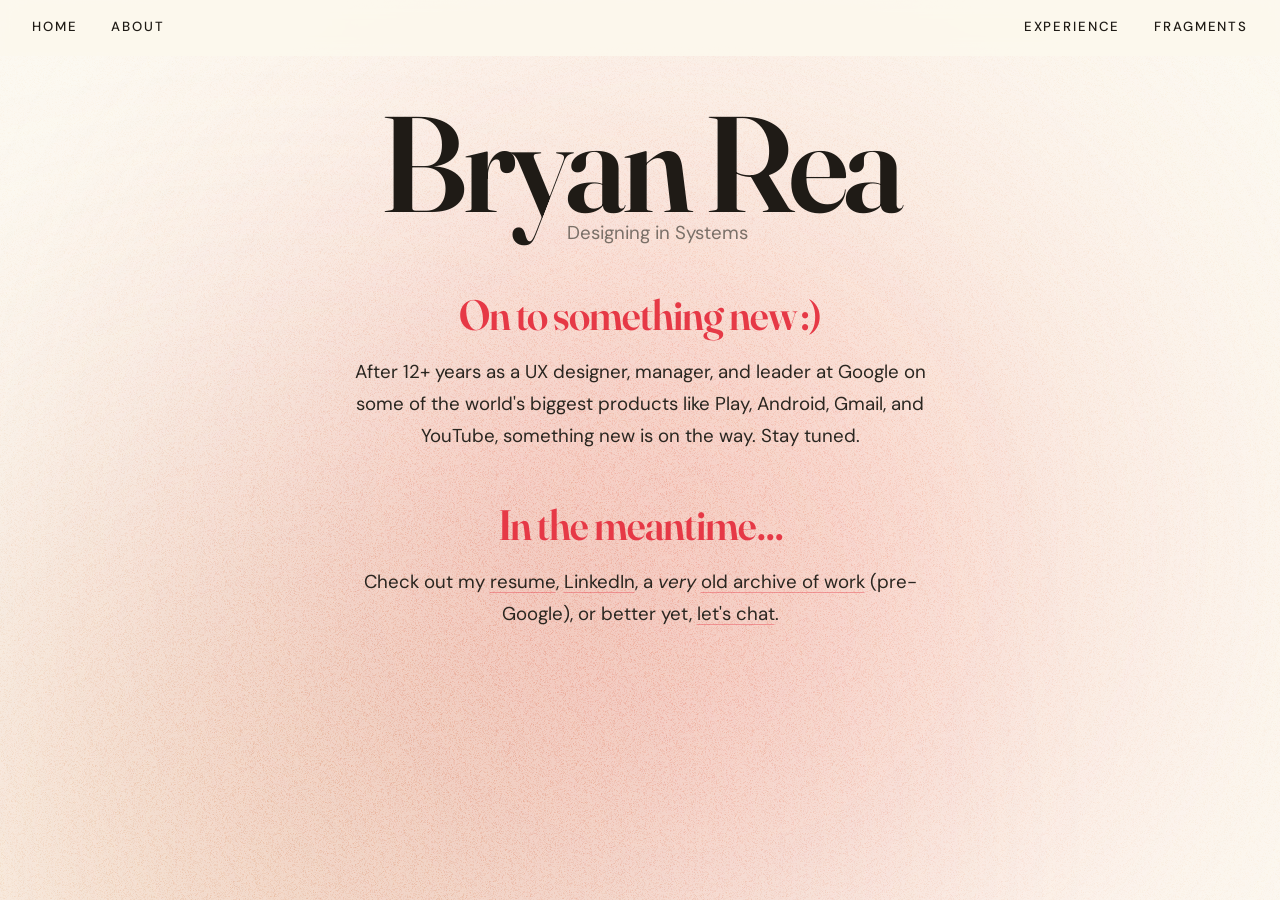
==== index.html @ c677e088 "Bump portfolio cache-bust hash for the stats size tweak style.css changed; point the portfolio versi" ====
<!DOCTYPE html>
<html lang="en">
  <head>
    <meta charset="UTF-8" />
    <meta name="viewport" content="width=device-width, initial-scale=1.0" />
    <meta
      name="keywords"
      content="user experience, ux, uxd, design, interaction design, portfolio"
    />
    <title>Bryan Rea. Designing in Systems.</title>
    <meta
      name="description"
      content="Experienced design leader with a passion for empowering people to achieve their dreams. Let's build exceptional experiences together."
    />
    <script type="application/ld+json">
      {
        "@context": "https://schema.org",
        "@type": "WebSite",
        "name": "Bryan Rea. Designing in Systems.",
        "url": "https://bryanrea.com/"
      }
    </script>
    <link rel="stylesheet" href="reset.css" />
    <link rel="stylesheet" href="shared/css/shared.css?v=c9cb20a" />
    <link rel="stylesheet" href="style.css?v=c9cb20a" />
    <link rel="preconnect" href="https://fonts.googleapis.com" />
    <link rel="preconnect" href="https://fonts.gstatic.com" crossorigin />
    <link
      href="https://fonts.googleapis.com/css2?family=Fraunces:opsz,wght@9..144,400..700&family=DM+Sans:ital,opsz,wght@0,9..40,400..600;1,9..40,400..600&display=swap"
      rel="stylesheet"
    />
    <script
      src="https://cdn.usefathom.com/script.js"
      data-site="VBYEXRMM"
      defer
    ></script>
  </head>
  <body>
    <div class="background">
      <div class="circle circle-1"></div>
      <div class="circle circle-2"></div>
      <div class="noise"></div>
    </div>

    <nav class="nav">
      <div class="nav-inner">
        <div class="nav-group nav-start">
          <a href="/">Home</a>
          <a href="/about">About</a>
        </div>

        <a href="/" class="nav-title display display--sm">Bryan Rea</a>

        <div class="nav-group nav-end">
          <a href="/experience">Experience</a>
          <a href="/fragments">Fragments</a>
        </div>
      </div>
    </nav>

    <header class="hero">
      <div class="hero-name">
        <h1 class="display display--hero">Bryan Rea</h1>
        <p class="tagline">Designing in Systems</p>
      </div>
    </header>

    <main class="content">
      <section class="section">
        <h2 class="display display--lg display--accent">On to something new :)</h2>
        <p>
          After 12+ years as a UX designer, manager, and leader at Google on
          some of the world's biggest products like Play, Android, Gmail, and
          YouTube, something new is on the way. Stay tuned.
        </p>
      </section>

      <section class="section">
        <h2 class="display display--lg display--accent">In the meantime…</h2>
        <p>
          Check out my
          <a href="resume.pdf">resume</a>,
          <a href="https://www.linkedin.com/in/bryanrea/">LinkedIn</a>, a
          <em>very</em>
          <a href="archive/">old archive of work</a>
          (pre-Google), or better yet,
          <a href="mailto:bryan@bryanrea.com">let's chat</a>.
        </p>
      </section>
    </main>

    <script src="shared/js/main.js?v=c9cb20a" defer></script>
  </body>
</html>
---- shared/css/shared.css ----
/* ===========================
   Shared — bryanrea.com
   Design tokens, global link styles, and site nav.
   Referenced by both the portfolio (static) and Fragments (Flask).
   =========================== */

/* ===========================
   Design tokens
   =========================== */
:root {
    --nav-height: 56px;

    --color-bg: #FCF8EE;           /* warm cream */
    --color-ink: #1F1B16;          /* warm near-black */
    --color-ink-soft: #2A2620;     /* body text */
    --color-muted: #7A7068;        /* secondary text */
    --color-muted-light: #B8A89A;  /* dividers, hint labels */
    --color-rule: rgba(237, 229, 213, 0.5); /* cream at half opacity — softens on gradient */
    --color-accent: #E63946;       /* crimson */
    --color-accent-soft: rgba(230, 57, 70, 0.4);
    --color-surface-soft: #F6F0E1; /* slightly darker cream for hover */

    --font-serif: "Fraunces", Georgia, "Times New Roman", serif;
    --font-sans: "DM Sans", -apple-system, BlinkMacSystemFont,
        "Segoe UI", Roboto, "Helvetica Neue", Arial, sans-serif;

    /* Type scale — canonical font sizes. Reference these instead of
       hardcoding rem values. Base is html { font-size: 17px } (16px ≤768px),
       so 1rem ≈ 17px. A few sizes stay off-scale by design and are documented
       as exceptions in design.md: the drop-cap (computed from line math),
       inline code (relative em), the tighter mobile nav, and a couple of
       bespoke mobile heading overrides. */
    --text-2xs: 0.65rem;   /* micro pills — tags, résumé pill button */
    --text-xs: 0.78rem;    /* uppercase meta labels — nav, dates, tag count */
    --text-sm: 0.85rem;    /* small text — footer, back-links */
    --text-base: 1.05rem;  /* body copy */
    --text-md: 1.1rem;     /* emphasized body — taglines, blockquotes */
    --text-lg: 1.4rem;     /* h3, nav brand mark */
    --text-xl: 2rem;       /* h2, résumé entry titles */
    --text-2xl: 2.5rem;    /* listing & post-preview titles, tag pill */
    --text-3xl: 3.75rem;   /* blog post h1 */
    --text-4xl: 4.5rem;    /* post-detail title */
    --text-5xl: 5rem;      /* sub-page hero (About / Experience) */
    --text-6xl: 6rem;      /* 404 numeral */
    --text-hero: 8rem;     /* the big name on home & Fragments */
}

/* ===========================
   Global base
   Shared root sizing for both sites. Scales down on narrow screens
   so the rem-based type system reflows everywhere at once.
   =========================== */
html {
    font-size: 17px;
}

@media (max-width: 768px) {
    html {
        font-size: 16px;
    }
}

/* Shared body base for both sites. Each site's own stylesheet adds only its
   delta on top: the portfolio zeroes UA margins, the blog pads for the fixed
   nav. */
body {
    font-family: var(--font-sans);
    line-height: 1.7;
    color: var(--color-ink-soft);
    background-color: var(--color-bg);
    -webkit-font-smoothing: antialiased;
    -moz-osx-font-smoothing: grayscale;
}

/* ===========================
   Global link styles
   =========================== */
a {
    color: inherit;
    text-decoration: underline;
    text-decoration-color: var(--color-accent-soft);
    text-decoration-skip-ink: auto;
    text-underline-offset: 0.2em;
    transition: color 0.15s ease, text-decoration-color 0.15s ease;
}

a:hover {
    color: var(--color-accent);
    text-decoration-color: var(--color-accent);
}

/* ===========================
   Component utilities
   The shared vocabulary both sites compose from in markup. One source for
   each repeated recipe; size/color via modifiers. Per-context structural
   bits (margins, grid placement, bespoke chrome) stay on the site classes.
   =========================== */

/* Display headings — the serif recipe; size via a --tier modifier. */
.display {
    font-family: var(--font-serif);
    font-style: normal;
    font-variation-settings: "opsz" 144;
    font-weight: 600;
    color: var(--color-ink);
    line-height: 1.1;
    letter-spacing: -0.025em;
    margin: 0;
    text-wrap: balance;
}

.display--hero { font-size: var(--text-hero); line-height: 0.9;  letter-spacing: -0.04em; }
.display--xl   { font-size: var(--text-4xl);  line-height: 1.05; letter-spacing: -0.03em; }
.display--lg   { font-size: var(--text-2xl); }              /* line-height/tracking inherit base */
.display--md   { font-size: var(--text-xl); }
.display--sm   { font-size: var(--text-lg);   line-height: 1.3;  letter-spacing: -0.015em; }

.display--accent { color: var(--color-accent); }

/* Mobile heading scale, token-driven from one place. */
@media (max-width: 768px) {
    .display--hero { font-size: var(--text-5xl); letter-spacing: -0.035em; }
    .display--xl   { font-size: var(--text-2xl); letter-spacing: -0.025em; }
    .display--lg   { font-size: var(--text-xl); }
    /* --md keeps its --text-xl base size on mobile (no step-down). */
}

/* Uppercase meta labels — dates, reading time, counts, small captions. */
.label {
    font-family: var(--font-sans);
    font-size: var(--text-xs);
    font-weight: 500;
    text-transform: uppercase;
    letter-spacing: 0.1em;
    color: var(--color-muted);
}

.label--accent { color: var(--color-accent); }

/* Pills — small bordered uppercase chips (tags, the résumé button). */
.pill {
    display: inline-block;
    font-family: var(--font-sans);
    font-size: var(--text-2xs);
    font-weight: 500;
    text-transform: uppercase;
    letter-spacing: 0.07em;
    text-decoration: none;
    /* Uppercase glyphs ride high; the extra top padding re-centers them. */
    padding: 0.26rem 0.5rem 0.14rem;
    border: 1px solid var(--color-rule);
    border-radius: 8px;
    color: var(--color-muted);
    transition: color 0.15s ease, border-color 0.15s ease;
}

.pill:hover {
    color: var(--color-accent);
    border-color: var(--color-accent-soft);
}

.pill--accent {
    color: var(--color-accent);
    border-color: var(--color-accent-soft);
}

.pill--accent:hover {
    border-color: var(--color-accent);
}

/* ===========================
   Site nav (fixed top bar)

   Layout: HOME / ABOUT on the left, EXPERIENCE / FRAGMENTS on the
   right, "Bryan Rea" centered. The center title is hidden by
   default — once the hero scrolls past, JS toggles
   .nav-title-visible and the small "Bryan Rea" mark flies in.
   On pages without a hero (post pages, subpages), the title shows
   immediately via JS adding the class on load.
   =========================== */
.nav {
    position: fixed;
    top: 0;
    left: 0;
    right: 0;
    height: var(--nav-height);
    background-color: rgba(252, 248, 238, 0.85);
    backdrop-filter: saturate(160%) blur(8px);
    -webkit-backdrop-filter: saturate(160%) blur(8px);
    border-bottom: 1px solid transparent;
    z-index: 100;
    transition: border-color 0.3s ease;
    padding: 0 32px;
}

.nav-scrolled {
    border-bottom-color: var(--color-rule);
}

.nav-inner {
    display: grid;
    grid-template-columns: 1fr auto 1fr;
    align-items: center;
    gap: 1rem;
    height: 100%;
}

.nav-group {
    display: flex;
    align-items: center;
    gap: 2rem;
}

.nav-start {
    grid-column: 1;
    justify-self: start;
}

.nav-end {
    grid-column: 3;
    justify-self: end;
}

.nav-group a {
    color: var(--color-ink);
    font-family: var(--font-sans);
    font-size: var(--text-xs);
    font-weight: 500;
    letter-spacing: 0.14em;
    text-transform: uppercase;
    text-decoration: none;
    transition: color 0.15s ease;
}

.nav-group a:hover {
    color: var(--color-accent);
}

/* Brand title that flies in on scroll. Typography comes from `.display
   .display--sm` in markup; this rule keeps only placement, the fly-in, and
   the un-underlined link treatment. */
.nav-title {
    grid-column: 2;
    justify-self: center;
    text-decoration: none;
    opacity: 0;
    transform: translateY(-8px);
    transition:
        opacity 250ms cubic-bezier(0.2, 0.8, 0.2, 1),
        transform 250ms cubic-bezier(0.2, 0.8, 0.2, 1),
        color 0.15s ease;
    pointer-events: none;
}

.nav-title-visible .nav-title {
    opacity: 1;
    transform: translateY(0);
    pointer-events: auto;
}

.nav-title:hover {
    color: var(--color-accent);
}

/* ===========================
   Responsive nav
   =========================== */
@media (max-width: 768px) {
    .nav {
        padding: 0 16px;
    }

    .nav-group {
        gap: 1rem;
    }

    .nav-group a {
        font-size: 0.72rem;
        letter-spacing: 0.1em;
    }

    .nav-title {
        display: none;
    }
}

/* ===========================
   Hero name block
   The oversized brand name with its tagline tucked under-right. Shared by
   the portfolio home hero and the Fragments landing hero so the two stay
   in lockstep. Each site keeps only its own bits: the outer `header.hero`
   spacing, and the tagline's `left` offset (tuned to clear each name's
   descender). The blog's name is a link home; on the portfolio the name
   isn't wrapped in an <a>, so the `h1 a` rules simply don't match there.
   =========================== */
.hero-name {
    display: inline-block;
    position: relative;
    text-align: left;
}

/* The name itself is `<h1 class="display display--hero">`; this block only
   carries the link treatment and tagline. */
.hero-name h1 a {
    color: var(--color-ink);
    text-decoration: none;
}

.hero-name h1 a:hover {
    color: var(--color-accent);
}

.hero-name .tagline {
    position: absolute;
    top: 100%;
    margin-top: -0.4em;
    font-family: var(--font-sans);
    font-size: var(--text-md);
    font-weight: 400;
    color: var(--color-muted);
    white-space: nowrap;
    /* `left` is set per-site to clear the name's descender. */
}

@media (max-width: 768px) {
    .hero-name .tagline {
        font-size: var(--text-sm);
    }
}

/* ===========================
   Background — animated gradient blobs + noise overlay
   Fixed behind all content on every page.
   =========================== */
.background {
    position: fixed;
    inset: 0;
    z-index: -1;
    background-color: var(--color-bg);
    overflow: hidden;
}

.circle {
    position: absolute;
    width: 80vmin;
    height: 80vmin;
    border-radius: 50%;
    filter: blur(20vmin);
    opacity: 0.55;
    will-change: transform;
}

/* Warm peach into crimson */
.circle-1 {
    background: radial-gradient(circle at 70% 30%, #f4a88c, #e63946);
    top: 20%;
    left: 25%;
    animation: drift-1 64s ease-in-out infinite;
}

/* Soft amber into terracotta */
.circle-2 {
    background: radial-gradient(circle at 0% 100%, #f5c99b, #c97a66);
    top: 55%;
    left: -5%;
    animation: drift-2 82s ease-in-out infinite;
}

/* Different durations and waypoints keep the blobs from ever syncing. */
@keyframes drift-1 {
    0%   { transform: translate(0vw, 0vh) scale(1); }
    20%  { transform: translate(-12vw, 8vh) scale(1.05); }
    45%  { transform: translate(10vw, 16vh) scale(0.97); }
    70%  { transform: translate(18vw, -6vh) scale(1.03); }
    100% { transform: translate(0vw, 0vh) scale(1); }
}

@keyframes drift-2 {
    0%   { transform: translate(0vw, 0vh) scale(1); }
    25%  { transform: translate(18vw, -10vh) scale(1.04); }
    50%  { transform: translate(8vw, 14vh) scale(0.96); }
    75%  { transform: translate(-10vw, 6vh) scale(1.06); }
    100% { transform: translate(0vw, 0vh) scale(1); }
}

@media (prefers-reduced-motion: reduce) {
    .circle-1,
    .circle-2 {
        animation: none;
    }
}

.noise {
    position: absolute;
    inset: 0;
    background-image: url("../img/noise.png");
    background-repeat: repeat;
    opacity: 0.25;
    mix-blend-mode: overlay;
}
---- style.css ----
/* ===========================
   Portfolio — bryanrea.com
   Site-specific styles. Design tokens, link styles, and nav
   live in /shared/css/shared.css.
   =========================== */

/* box-sizing is handled by reset.css (loaded before this file). */

/* Body base (font, color, background, leading, smoothing) lives in shared.css.
   reset.css only clears margin-block-end, so we still zero the UA side margins. */
body {
  margin: 0;
}


/* ===========================
   Hero
   The `.hero-name` block (name + tagline) lives in shared.css. Here we set
   only the hero's outer spacing and the tagline's horizontal offset.
   =========================== */
header.hero {
  padding: 6rem 20px 1.5rem;
  text-align: center;
}

/* Offset the tagline to clear the "y" descender in "Bryan". */
.hero-name .tagline {
  left: 36%;
}

/* ===========================
   Page hero (sub-pages)
   =========================== */
header.page-hero {
  padding: 7rem 20px 1rem;
  text-align: center;
}

/* The sub-page hero title is `<h1 class="display display--hero">`; only the
   header spacing lives here (see header.page-hero above). */

/* ===========================
   Content
   =========================== */
main.content {
  max-width: 36rem;
  margin: 0 auto;
  padding: 2.5rem 20px 6rem;
  text-align: center;
}

/* Section headings are `<h2 class="display display--lg display--accent">`;
   this keeps only the spacing before the section body. */
.section h2 {
  margin-bottom: 1rem;
}

p {
  font-size: var(--text-md);
  margin: 0 0 1.25rem;
  color: var(--color-ink-soft);
}

.section + .section {
  margin-top: 3rem;
}

.section p:last-child {
  margin-bottom: 0;
}

em,
i {
  font-style: italic;
}

/* ===========================
   Experience page
   =========================== */
main.experience {
  max-width: 50rem;
  margin: 0 auto;
  padding: 1rem 20px 6rem;
  text-align: left;
}

.resume-section {
  display: grid;
  grid-template-columns: 8rem 1fr;
  gap: 0 3.5rem;
  padding: 3.5rem 0;
  border-top: 1px solid var(--color-rule);
}

.resume-section:first-child {
  border-top: none;
  padding-top: 0.5rem;
}

/* Deliberately off-system: the right-rail section labels are a small italic
   serif treatment, not a display heading — so they stay bespoke and do NOT use
   the `.display` utility. (Self-contained now that the global h2 rule is gone.) */
main.experience h2 {
  font-family: var(--font-serif);
  font-size: var(--text-base);
  font-style: italic;
  font-variation-settings: "opsz" 9;
  font-weight: 400;
  letter-spacing: 0;
  line-height: 1.4;
  color: var(--color-muted);
  margin: 0;
  padding-top: 0.55rem;
  text-align: right;
  text-wrap: auto;
}

.resume-entry + .resume-entry {
  margin-top: 2.5rem;
  padding-top: 2.5rem;
  border-top: 1px solid var(--color-rule);
}

/* Entry titles are `<h3 class="display display--md">`; only spacing remains. */
.resume-entry h3 {
  margin: 0 0 0.4rem;
}

.resume-meta {
  font-family: var(--font-sans);
  font-size: var(--text-xs);
  font-weight: 400;
  color: var(--color-muted);
  margin: 0 0 0.9rem;
}

main.experience p {
  font-size: var(--text-base);
  margin: 0 0 1rem;
}

main.experience p:last-child {
  margin-bottom: 0;
}

.resume-results {
  list-style: none;
  margin: 1rem 0 0;
  padding: 0;
  display: grid;
  grid-template-columns: auto auto;
  justify-content: start;
  gap: 0.4rem 2rem;
}

.resume-results li {
  font-family: var(--font-sans);
  font-size: var(--text-sm);
  font-weight: 500;
  color: var(--color-accent);
  letter-spacing: 0.02em;
}

.resume-results li::before {
  content: "→ ";
  opacity: 0.6;
}

.resume-papers {
  list-style: none;
  margin: 1rem 0 0;
  padding: 0;
  display: flex;
  flex-direction: column;
  gap: 0.75rem;
}

.resume-papers li {
  font-family: var(--font-sans);
  font-size: var(--text-base);
  color: var(--color-ink-soft);
  line-height: 1.7;
}

.resume-footer {
  padding-top: 3rem;
  border-top: 1px solid var(--color-rule);
  margin-top: 1rem;
  text-align: center;
}

/* The download button is `<a class="pill pill--accent">`; no extra rules. */

/* ===========================
   Responsive
   =========================== */
@media (max-width: 768px) {
  header.hero {
    padding: 5.5rem 20px 2rem;
  }

  header.page-hero {
    padding: 5rem 20px 1rem;
  }

  /* Chrome heading sizes shrink via the shared `.display--*` mobile scale. */

  .resume-section {
    grid-template-columns: 1fr;
    gap: 1.25rem;
    padding: 2.5rem 0;
  }

  main.experience h2 {
    text-align: left;
    padding-top: 0;
    font-size: var(--text-sm);
  }

  .resume-results {
    gap: 0.4rem 1rem;
  }
}
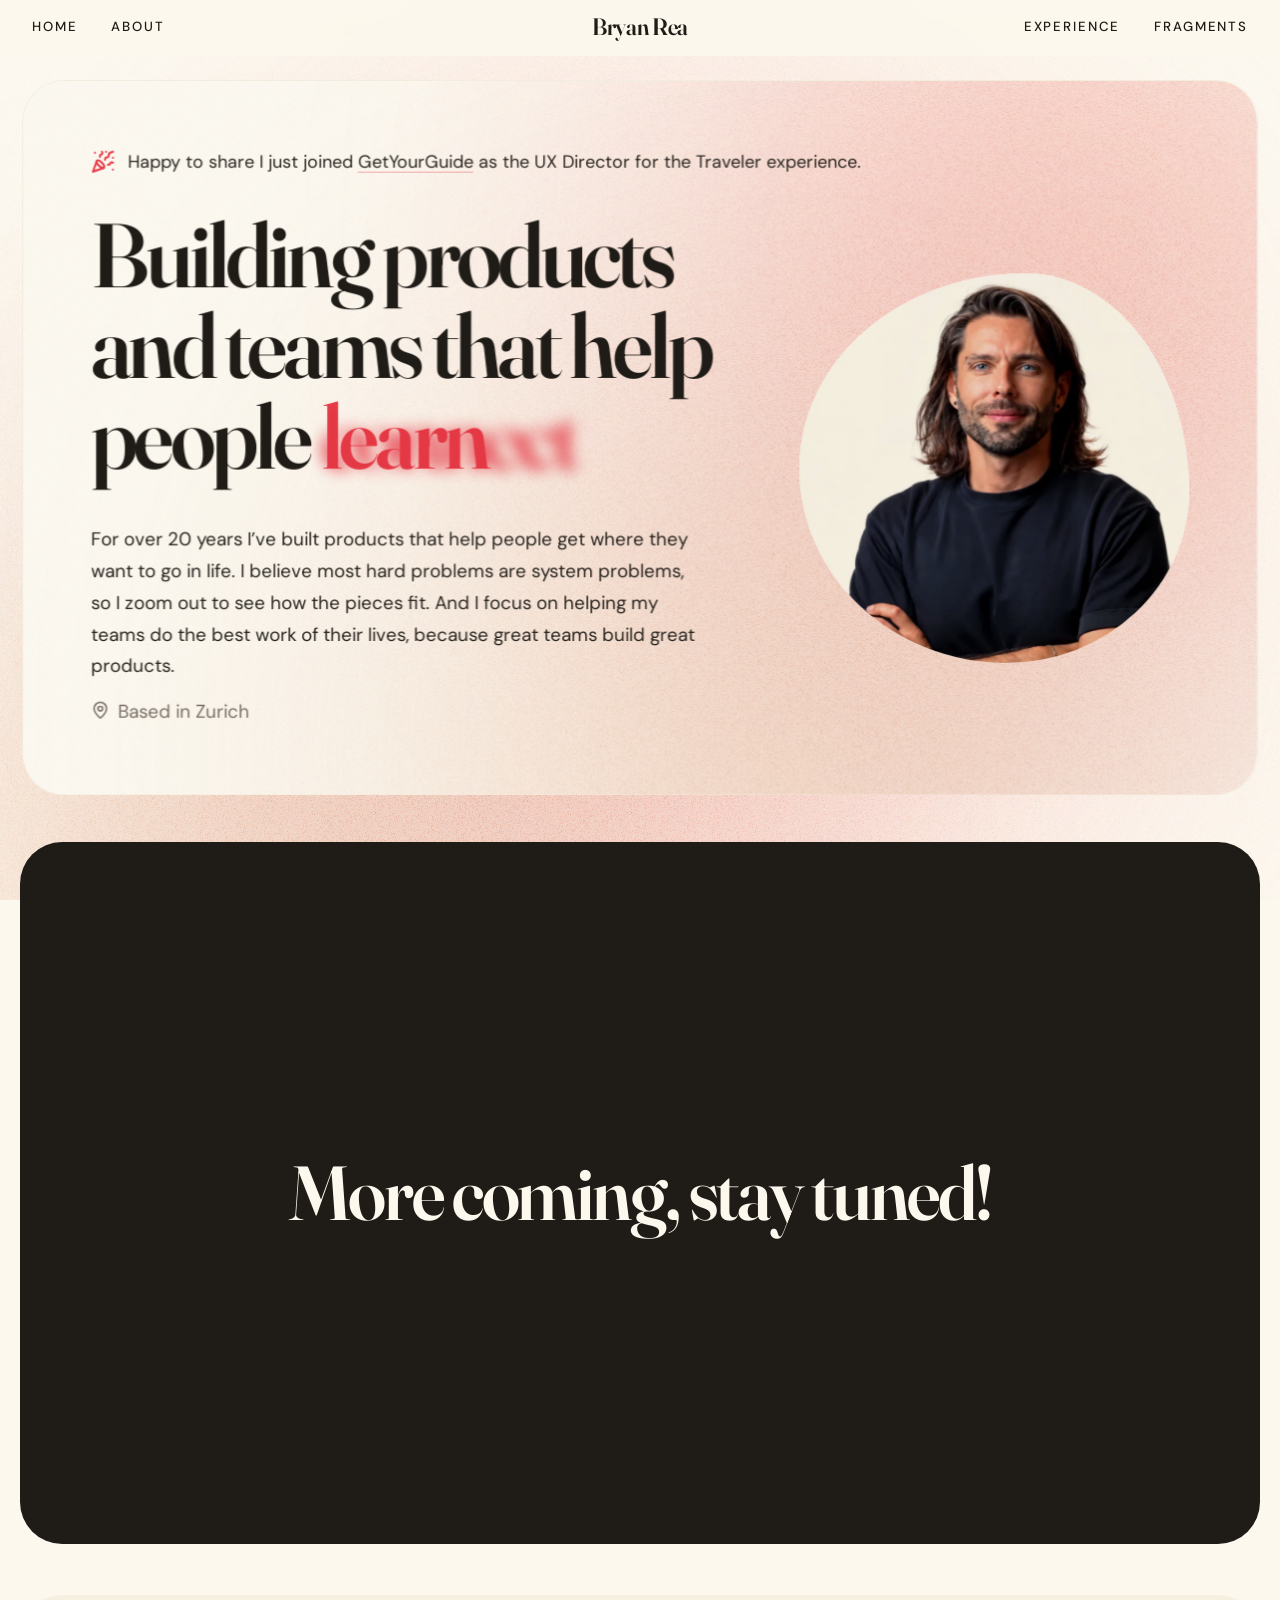
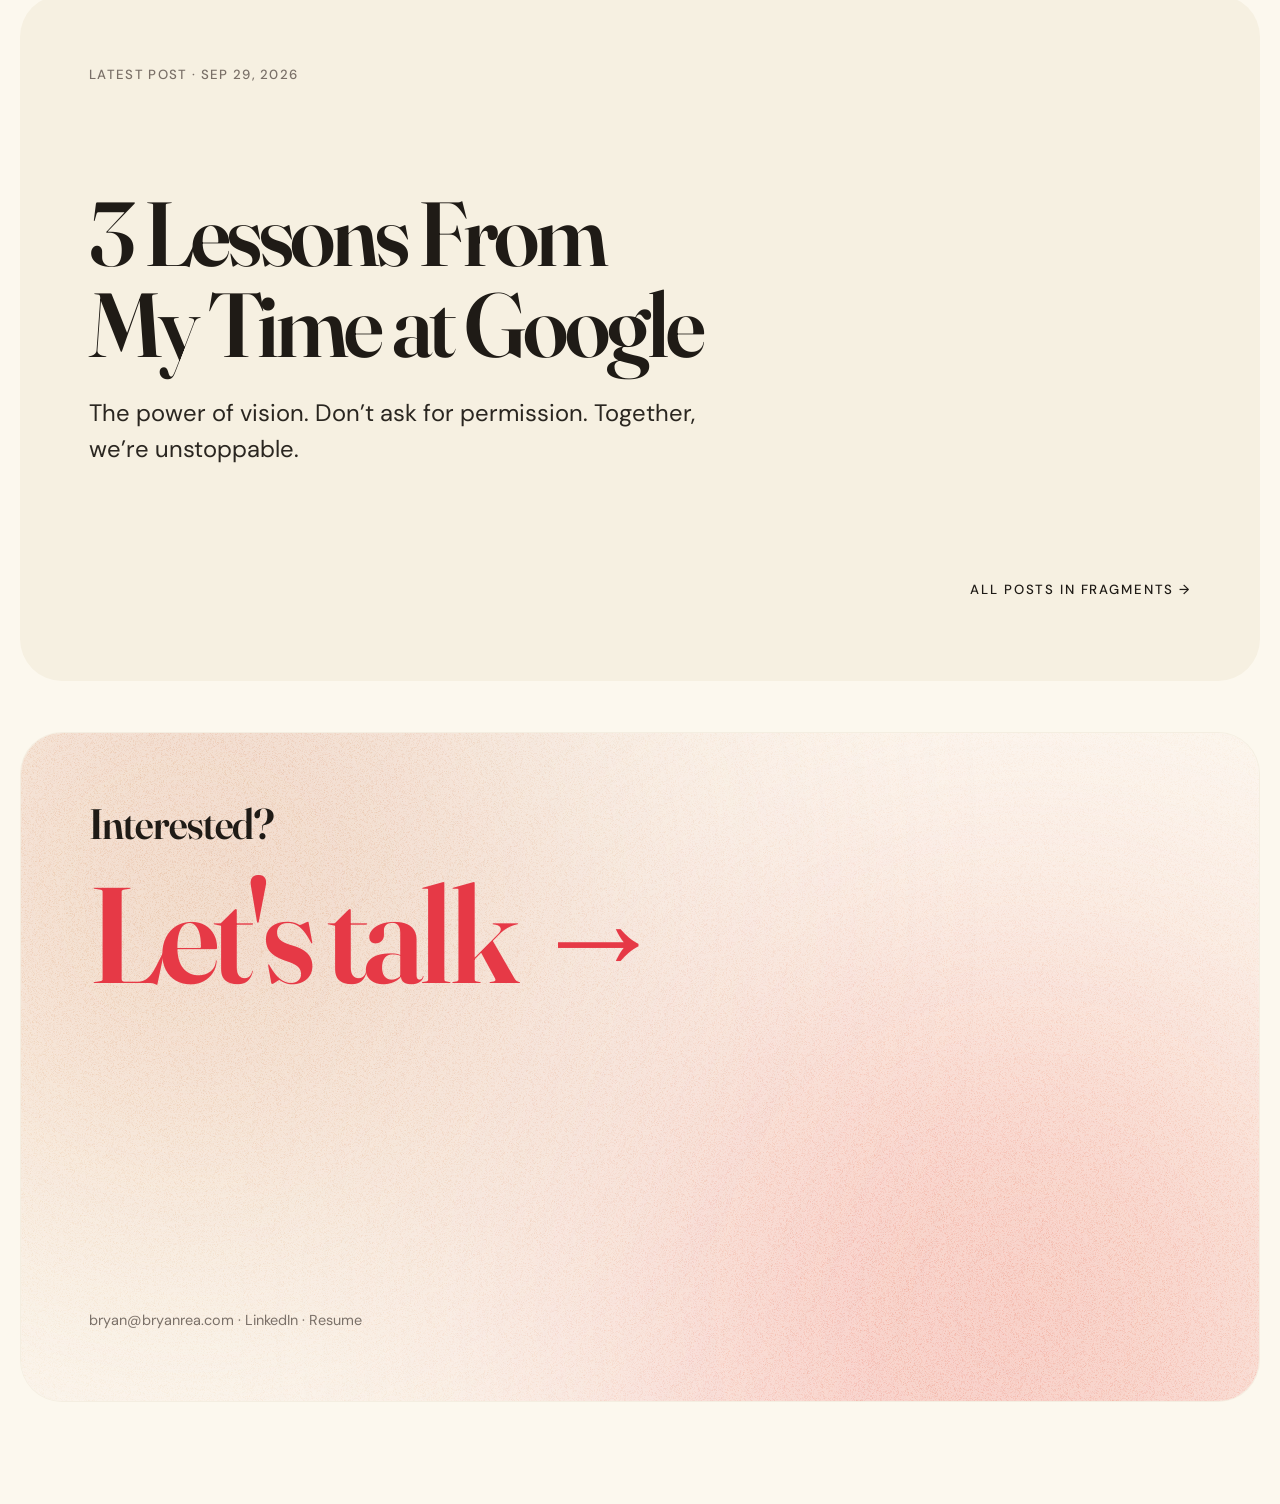
==== commit f3f14175: "Rebuild the home page as stacked sticky cards Replace the name-hero home page with a deck of full-he" ====
--- a/index.html
+++ b/index.html
@@ -21,8 +21,8 @@
       }
     </script>
     <link rel="stylesheet" href="reset.css" />
-    <link rel="stylesheet" href="shared/css/shared.css?v=c9cb20a" />
-    <link rel="stylesheet" href="style.css?v=c9cb20a" />
+    <link rel="stylesheet" href="shared/css/shared.css?v=800e458" />
+    <link rel="stylesheet" href="style.css?v=800e458" />
     <link rel="preconnect" href="https://fonts.googleapis.com" />
     <link rel="preconnect" href="https://fonts.gstatic.com" crossorigin />
     <link
@@ -36,13 +36,15 @@
     ></script>
   </head>
   <body>
-    <div class="background">
+    <a href="#main" class="skip-link">Skip to content</a>
+
+    <div class="background" aria-hidden="true">
       <div class="circle circle-1"></div>
       <div class="circle circle-2"></div>
       <div class="noise"></div>
     </div>
 
-    <nav class="nav">
+    <nav class="nav" aria-label="Site">
       <div class="nav-inner">
         <div class="nav-group nav-start">
           <a href="/">Home</a>
@@ -58,37 +60,250 @@
       </div>
     </nav>
 
-    <header class="hero">
-      <div class="hero-name">
-        <h1 class="display display--hero">Bryan Rea</h1>
-        <p class="tagline">Designing in Systems</p>
-      </div>
-    </header>
-
-    <main class="content">
-      <section class="section">
-        <h2 class="display display--lg display--accent">On to something new :)</h2>
-        <p>
-          After 12+ years as a UX designer, manager, and leader at Google on
-          some of the world's biggest products like Play, Android, Gmail, and
-          YouTube, something new is on the way. Stay tuned.
+    <!-- Stacked cards: each section sticks under the nav and is covered by the
+         next. js/stacked-cards.js scales and dims the covered ones. -->
+    <main class="home" id="main">
+      <section class="card card--intro" data-card aria-labelledby="who">
+        <div class="background background--contained" aria-hidden="true">
+          <div class="circle circle-1"></div>
+          <div class="circle circle-2"></div>
+          <div class="noise"></div>
+        </div>
+        <!-- News callout: time-bound, so it sits apart from the card's
+             evergreen headline and text. Drop it when it's no longer news. -->
+        <div class="callout">
+          <span class="callout-icon" aria-hidden="true">
+            <!-- Lucide "party-popper" (lucide.dev/icons/party-popper, ISC) -->
+            <svg class="icon" xmlns="http://www.w3.org/2000/svg" width="24" height="24" viewBox="0 0 24 24" fill="none" stroke="currentColor" stroke-width="2" stroke-linecap="round" stroke-linejoin="round" focusable="false">
+              <path d="M5.8 11.3 2 22l10.7-3.79" />
+              <path d="M4 3h.01" />
+              <path d="M22 8h.01" />
+              <path d="M15 2h.01" />
+              <path d="M22 20h.01" />
+              <path d="m22 2-2.24.75a2.9 2.9 0 0 0-1.96 3.12c.1.86-.57 1.63-1.45 1.63h-.38c-.86 0-1.6.6-1.76 1.44L14 10" />
+              <path d="m22 13-.82-.33c-.86-.34-1.82.2-1.98 1.11c-.11.7-.72 1.22-1.43 1.22H17" />
+              <path d="m11 2 .33.82c.34.86-.2 1.82-1.11 1.98C9.52 4.9 9 5.52 9 6.23V7" />
+              <path d="M11 13c1.93 1.93 2.83 4.17 2 5-.83.83-3.07-.07-5-2-1.93-1.93-2.83-4.17-2-5 .83-.83 3.07.07 5 2Z" />
+            </svg>
+          </span>
+          <p>
+            Happy to share I just joined
+            <a href="https://www.getyourguide.com/">GetYourGuide</a> as the UX
+            Director for the Traveler experience.
+          </p>
+        </div>
+        <div class="intro-body">
+          <div class="intro-text">
+            <h1 id="who" class="display display--xxl">
+              Building products and teams that help people
+              <!-- Cycles through the verbs once, then rests on the last.
+                   Screen readers get the static sentence via the hidden copy;
+                   without JS or with reduced motion, "thrive" just shows. -->
+              <span class="verb-cycle" data-verb-cycle aria-hidden="true">
+                <!-- Keep each word no wider than "connect": the longest one sets
+                     the box, and wider ones push the headline to a 4th line. -->
+                <span>connect</span>
+                <span>create</span>
+                <span>learn</span>
+                <span>explore</span>
+                <span>travel</span>
+                <span>share</span>
+                <span>grow</span>
+                <span>dream</span>
+                <span class="is-current">thrive<svg class="verb-underline" viewBox="0 0 200 20" preserveAspectRatio="none" focusable="false"><path d="M3 13 C 40 6, 92 5, 132 8 S 184 14, 197 7" pathLength="1" /></svg></span>
+              </span>
+              <span class="visually-hidden">thrive</span>
+            </h1>
+            <div class="intro-copy">
+              <p>
+                For over 20 years I’ve built products that help people get where
+                they want to go in life. I believe most hard problems are
+                system problems, so I zoom out to see how the pieces fit. And I
+                focus on helping my teams do the best work of their lives, because
+                great teams build great products.
+              </p>
+              <p class="intro-location">
+                <!-- Lucide "map-pin" (lucide.dev/icons/map-pin, ISC) -->
+                <svg class="icon icon--inline" xmlns="http://www.w3.org/2000/svg" width="24" height="24" viewBox="0 0 24 24" fill="none" stroke="currentColor" stroke-width="2" stroke-linecap="round" stroke-linejoin="round" aria-hidden="true" focusable="false">
+                  <path d="M20 10c0 4.993-5.539 10.193-7.399 11.799a1 1 0 0 1-1.202 0C9.539 20.193 4 14.993 4 10a8 8 0 0 1 16 0" />
+                  <circle cx="12" cy="10" r="3" />
+                </svg>
+                <span>Based in Zurich</span>
+              </p>
+            </div>
+          </div>
+          <div class="portrait">
+            <img src="img/headshot.webp?v=800e458" alt="Bryan Rea" width="880" height="880" decoding="async" />
+          </div>
+        </div>
+      </section>
+
+      <section class="card card--dark card--center" data-card aria-labelledby="work">
+        <h2 id="work" class="display display--xl">More coming, stay tuned!</h2>
+        <!-- Placeholder for now. The original "Products used by billions"
+             content is parked below, inert, until it's ready to come back:
+             move it out of the <template> and switch the card back to
+             card--soft (no card--center) to restore it. Its CSS (.app-list
+             etc.) was removed — bring it back from git history too. -->
+        <template>
+          <h2 id="work" class="display display--xl">Products used by billions.</h2>
+          <!-- TODO: swap the initials for real app icons. Add one image per app
+               under shared/img/apps/ (e.g. getyourguide.png) and replace each
+               .app-icon's text with an <img alt=""> — the tile stays decorative
+               since the name is printed beneath it. -->
+          <ul class="app-list">
+            <li class="app">
+              <div class="app-icon" aria-hidden="true">Gy</div>
+              <span class="app-name">GetYourGuide</span>
+              <span class="app-role">Design Director</span>
+            </li>
+            <li class="app">
+              <div class="app-icon" aria-hidden="true">Ys</div>
+              <span class="app-name">YouTube Studio</span>
+              <span class="app-role">Head of UX</span>
+            </li>
+            <li class="app">
+              <div class="app-icon" aria-hidden="true">Ga</div>
+              <span class="app-name">G Suite Assistant</span>
+              <span class="app-role">Senior UX Lead</span>
+            </li>
+            <li class="app">
+              <div class="app-icon" aria-hidden="true">Gm</div>
+              <span class="app-name">Gmail + Inbox</span>
+              <span class="app-role">UX Lead</span>
+            </li>
+            <li class="app">
+              <div class="app-icon" aria-hidden="true">Pm</div>
+              <span class="app-name">Play Music</span>
+              <span class="app-role">UX Designer</span>
+            </li>
+            <li class="app">
+              <div class="app-icon" aria-hidden="true">An</div>
+              <span class="app-name">Android</span>
+              <span class="app-role">UX Designer</span>
+            </li>
+            <li class="app">
+              <div class="app-icon" aria-hidden="true">Sh</div>
+              <span class="app-name">Shopping.com</span>
+              <span class="app-role">Interaction Designer</span>
+            </li>
+          </ul>
+        </template>
+      </section>
+
+      <!-- Latest post is hand-written for now: update the label, title, link
+           and excerpt when a new post ships. -->
+      <section class="card card--soft" data-card aria-labelledby="latest">
+        <p class="label">Latest post · Sep 29, 2026</p>
+        <div class="latest-body">
+          <h2 id="latest" class="display display--xxl card-headline latest-title">
+            <a href="/fragments/post/lessons-from-google">3 Lessons From My Time at Google</a>
+          </h2>
+          <p class="latest-excerpt">
+            The power of vision. Don’t ask for permission. Together, we’re
+            unstoppable.
+          </p>
+        </div>
+        <a href="/fragments" class="card-link latest-all">All posts in Fragments →</a>
+      </section>
+
+      <section class="card card--contact" data-card aria-labelledby="talk">
+        <div class="background background--contained" aria-hidden="true">
+          <div class="circle circle-1"></div>
+          <div class="circle circle-2"></div>
+          <div class="noise"></div>
+        </div>
+        <div class="contact-body">
+          <h2 id="talk" class="display display--lg">Interested?</h2>
+          <a href="mailto:bryan@bryanrea.com" class="display display--hero contact-cta">Let's talk →</a>
+        </div>
+        <p class="contact-meta">
+          bryan@bryanrea.com ·
+          <a href="https://www.linkedin.com/in/bryanrea/">LinkedIn</a> ·
+          <a href="/resume.pdf">Resume</a>
         </p>
       </section>
-
-      <section class="section">
-        <h2 class="display display--lg display--accent">In the meantime…</h2>
-        <p>
-          Check out my
-          <a href="resume.pdf">resume</a>,
-          <a href="https://www.linkedin.com/in/bryanrea/">LinkedIn</a>, a
-          <em>very</em>
-          <a href="archive/">old archive of work</a>
-          (pre-Google), or better yet,
-          <a href="mailto:bryan@bryanrea.com">let's chat</a>.
-        </p>
-      </section>
+      <!-- Parked for later: the case-study and philosophy cards. Inert inside
+           a <template>, and placed after the last card so it doesn't shift
+           the cards' :nth-child stagger. Move a card back above to restore,
+           along with its CSS (.stats, .case-cta, .card--split, .principle…)
+           from git history. -->
+      <template>
+        <section class="card card--dark" data-card aria-labelledby="case">
+          <h2 id="case" class="display display--xl card-headline">
+            From a dumping ground of features to a creative partner.
+          </h2>
+          <div class="case-footer">
+            <dl class="stats">
+              <div class="stat">
+                <dt>creators served</dt>
+                <dd class="display">100M+</dd>
+              </div>
+              <div class="stat">
+                <dt>mobile usage</dt>
+                <dd class="display">2x</dd>
+              </div>
+              <div class="stat">
+                <dt>weekly active channels</dt>
+                <dd class="display">+20%</dd>
+              </div>
+              <div class="stat">
+                <dt>first-time uploaders</dt>
+                <dd class="display">+10%</dd>
+              </div>
+            </dl>
+            <!-- TODO: /youtube-studio doesn't exist yet — this 404s until the
+                 case study page is built. -->
+            <p>
+              <a href="/youtube-studio" class="pill case-cta">Read the case study →</a>
+            </p>
+          </div>
+        </section>
+
+        <section class="card card--split" data-card aria-labelledby="lead">
+          <div class="card-heading">
+            <h2 id="lead" class="display display--xl">How I lead</h2>
+            <p class="philosophy-lede">
+              Know where you're going, why it matters, and repeat it until
+              everyone else does too.
+            </p>
+          </div>
+          <ol class="principles">
+            <li class="principle">
+              <span class="display display--sm display--accent">01</span>
+              <span class="principle-body">
+                <span class="display display--md">Clarity and conviction</span>
+                <span>What are we doing, and why are we doing it.</span>
+              </span>
+            </li>
+            <li class="principle">
+              <span class="display display--sm display--accent">02</span>
+              <span class="principle-body">
+                <span class="display display--md">Guardrails, not gates</span>
+                <span>The best results come from teams hungry to solve the problem.</span>
+              </span>
+            </li>
+            <li class="principle">
+              <span class="display display--sm display--accent">03</span>
+              <span class="principle-body">
+                <span class="display display--md">Care deeply</span>
+                <span>A culture where people care about the user and each other.</span>
+              </span>
+            </li>
+            <li class="principle">
+              <span class="display display--sm display--accent">04</span>
+              <span class="principle-body">
+                <span class="display display--md">Design as a differentiator</span>
+                <span>Design creates value for the company and for its users.</span>
+              </span>
+            </li>
+          </ol>
+        </section>
+      </template>
     </main>
 
-    <script src="shared/js/main.js?v=c9cb20a" defer></script>
+    <script src="shared/js/main.js?v=800e458" defer></script>
+    <script src="js/stacked-cards.js?v=800e458" defer></script>
+    <script src="js/verb-cycle.js?v=800e458" defer></script>
   </body>
 </html>
--- a/shared/css/shared.css
+++ b/shared/css/shared.css
@@ -8,8 +8,6 @@
    Design tokens
    =========================== */
 :root {
-    --nav-height: 56px;
-
     --color-bg: #FCF8EE;           /* warm cream */
     --color-ink: #1F1B16;          /* warm near-black */
     --color-ink-soft: #2A2620;     /* body text */
@@ -19,6 +17,10 @@
     --color-accent: #E63946;       /* crimson */
     --color-accent-soft: rgba(230, 57, 70, 0.4);
     --color-surface-soft: #F6F0E1; /* slightly darker cream for hover */
+    /* Frosted glass — the nav bar's surface. Pair the translucent fill with
+       the backdrop blur. */
+    --color-surface-glass: rgba(252, 248, 238, 0.85);
+    --glass-blur: saturate(160%) blur(8px);
 
     --font-serif: "Fraunces", Georgia, "Times New Roman", serif;
     --font-sans: "DM Sans", -apple-system, BlinkMacSystemFont,
@@ -28,8 +30,8 @@
        hardcoding rem values. Base is html { font-size: 17px } (16px ≤768px),
        so 1rem ≈ 17px. A few sizes stay off-scale by design and are documented
        as exceptions in design.md: the drop-cap (computed from line math),
-       inline code (relative em), the tighter mobile nav, and a couple of
-       bespoke mobile heading overrides. */
+       inline code (relative em), the tighter mobile nav, and the mobile
+       listing-title override. */
     --text-2xs: 0.65rem;   /* micro pills — tags, résumé pill button */
     --text-xs: 0.78rem;    /* uppercase meta labels — nav, dates, tag count */
     --text-sm: 0.85rem;    /* small text — footer, back-links */
@@ -43,6 +45,51 @@
     --text-5xl: 5rem;      /* sub-page hero (About / Experience) */
     --text-6xl: 6rem;      /* 404 numeral */
     --text-hero: 8rem;     /* the big name on home & Fragments */
+
+    /* Spacing scale — canonical margin, padding, and gap steps. Reference
+       these instead of hardcoding rem values. Same base as the type scale
+       (1rem ≈ 17px, 16px ≤768px). A few values stay literal by design and are
+       documented as exceptions in design.md: optical nudges on pills, the drop
+       cap, inline code and the meta row, plus 0 / auto. */
+    --space-1: 0.25rem;
+    --space-2: 0.5rem;
+    --space-3: 0.75rem;
+    --space-4: 1rem;
+    --space-5: 1.25rem;
+    --space-6: 1.5rem;
+    --space-7: 2rem;
+    --space-8: 2.5rem;
+    --space-9: 3rem;
+    --space-10: 3.5rem;
+    --space-11: 4rem;
+    --space-12: 6rem;
+
+    /* Layout — fixed chrome, page gutters, hero offsets, and measures. */
+    --nav-height: 56px;
+    --nav-padding: 32px;               /* nav side padding */
+    --nav-padding-mobile: 16px;
+    --gutter: 20px;                    /* page side padding */
+    --hero-offset: 6rem;               /* home hero top padding */
+    --hero-offset-mobile: 5.5rem;
+    --page-hero-offset: 7rem;          /* sub-page hero top padding */
+    --page-hero-offset-mobile: 5rem;
+    --measure-portfolio: 36rem;        /* Home / About column */
+    --measure-blog: 680px;             /* Fragments column */
+    --measure-experience: 50rem;       /* résumé column */
+    --rail-width: 8rem;                /* résumé section-label rail */
+    --measure-home: 80rem;             /* home card column */
+    --measure-display: 60rem;          /* long display headlines & their body rows */
+    --tap-target: 44px;                /* min height for standalone links/buttons */
+
+    /* Home stacked cards — each card sticks at
+       nav + offset + step × its index, so the stack fans out by one step. */
+    --card-height: 46rem;
+    --card-stack-offset: 24px;
+    --card-stack-step: 16px;
+    --icon-size: 24px;                 /* Lucide icons — their native grid */
+
+    /* Radii */
+    --radius-card: 42px;               /* squircle — ~1.5× a round 28px for similar softness */
 }
 
 /* ===========================
@@ -87,6 +134,50 @@
 a:hover {
     color: var(--color-accent);
     text-decoration-color: var(--color-accent);
+}
+
+/* Keyboard focus — one consistent ring everywhere. :focus-visible keeps it
+   off mouse clicks; the offset clears descenders and pill borders. */
+:focus-visible {
+    outline: 2px solid var(--color-accent);
+    outline-offset: 3px;
+}
+
+/* Visually hidden — kept for screen readers, removed from the visual layout
+   (e.g. the static copy of an animated word). */
+.visually-hidden {
+    position: absolute;
+    width: 1px;
+    height: 1px;
+    margin: -1px;
+    padding: 0;
+    overflow: hidden;
+    clip: rect(0 0 0 0);
+    white-space: nowrap;
+    border: 0;
+}
+
+/* Skip link — first tabbable element on every page. Visually hidden until
+   focused, then drops in over the fixed nav. */
+.skip-link {
+    position: fixed;
+    top: 8px;
+    left: 8px;
+    z-index: 200;
+    padding: var(--space-2) var(--space-3);
+    background-color: var(--color-bg);
+    color: var(--color-ink);
+    font-family: var(--font-sans);
+    font-size: var(--text-sm);
+    font-weight: 500;
+    text-decoration: none;
+    border: 1px solid var(--color-accent);
+    border-radius: 8px;
+    transform: translateY(calc(-100% - 16px));
+}
+
+.skip-link:focus {
+    transform: translateY(0);
 }
 
 /* ===========================
@@ -110,6 +201,9 @@
 }
 
 .display--hero { font-size: var(--text-hero); line-height: 0.9;  letter-spacing: -0.04em; }
+/* Fluid down to --text-3xl so mid widths (two columns, narrow text side)
+   don't wrap to 5–6 lines; holds --text-6xl from ~1440px up. */
+.display--xxl  { font-size: clamp(var(--text-3xl), 7.1vw, var(--text-6xl)); line-height: 1; letter-spacing: -0.04em; }
 .display--xl   { font-size: var(--text-4xl);  line-height: 1.05; letter-spacing: -0.03em; }
 .display--lg   { font-size: var(--text-2xl); }              /* line-height/tracking inherit base */
 .display--md   { font-size: var(--text-xl); }
@@ -120,6 +214,9 @@
 /* Mobile heading scale, token-driven from one place. */
 @media (max-width: 768px) {
     .display--hero { font-size: var(--text-5xl); letter-spacing: -0.035em; }
+    /* Fluid between two scale steps so tablet widths don't get a phone-size
+       headline. The 12vw slope is the one off-scale value — see design.md. */
+    .display--xxl  { font-size: clamp(var(--text-2xl), 12vw, var(--text-4xl)); letter-spacing: -0.03em; }
     .display--xl   { font-size: var(--text-2xl); letter-spacing: -0.025em; }
     .display--lg   { font-size: var(--text-xl); }
     /* --md keeps its --text-xl base size on mobile (no step-down). */
@@ -136,6 +233,22 @@
 }
 
 .label--accent { color: var(--color-accent); }
+
+/* Icons — inline Lucide SVGs (lucide.dev, ISC). Paste the icon's SVG with
+   class="icon" and aria-hidden on it or its wrapper; it strokes in
+   currentColor, so color it from the parent. */
+.icon {
+    display: block;
+    width: var(--icon-size);
+    height: var(--icon-size);
+    flex-shrink: 0;
+}
+
+/* Inline variant — sized to the surrounding text instead of the 24px grid. */
+.icon--inline {
+    width: 1em;
+    height: 1em;
+}
 
 /* Pills — small bordered uppercase chips (tags, the résumé button). */
 .pill {
@@ -146,7 +259,8 @@
     text-transform: uppercase;
     letter-spacing: 0.07em;
     text-decoration: none;
-    /* Uppercase glyphs ride high; the extra top padding re-centers them. */
+    /* Uppercase glyphs ride high; the extra top padding re-centers them.
+       Optical tweak — kept literal on purpose, off the spacing scale. */
     padding: 0.26rem 0.5rem 0.14rem;
     border: 1px solid var(--color-rule);
     border-radius: 8px;
@@ -184,13 +298,13 @@
     left: 0;
     right: 0;
     height: var(--nav-height);
-    background-color: rgba(252, 248, 238, 0.85);
-    backdrop-filter: saturate(160%) blur(8px);
-    -webkit-backdrop-filter: saturate(160%) blur(8px);
+    background-color: var(--color-surface-glass);
+    backdrop-filter: var(--glass-blur);
+    -webkit-backdrop-filter: var(--glass-blur);
     border-bottom: 1px solid transparent;
     z-index: 100;
     transition: border-color 0.3s ease;
-    padding: 0 32px;
+    padding: 0 var(--nav-padding);
 }
 
 .nav-scrolled {
@@ -201,14 +315,14 @@
     display: grid;
     grid-template-columns: 1fr auto 1fr;
     align-items: center;
-    gap: 1rem;
+    gap: var(--space-4);
     height: 100%;
 }
 
 .nav-group {
     display: flex;
     align-items: center;
-    gap: 2rem;
+    gap: var(--space-7);
 }
 
 .nav-start {
@@ -244,16 +358,23 @@
     justify-self: center;
     text-decoration: none;
     opacity: 0;
+    /* visibility (not just opacity) so the hidden link is also out of the
+       tab order — otherwise keyboard focus lands on an invisible element.
+       Its discrete transition flips at the end of the fade-out and the
+       start of the fade-in. */
+    visibility: hidden;
     transform: translateY(-8px);
     transition:
         opacity 250ms cubic-bezier(0.2, 0.8, 0.2, 1),
         transform 250ms cubic-bezier(0.2, 0.8, 0.2, 1),
+        visibility 250ms cubic-bezier(0.2, 0.8, 0.2, 1),
         color 0.15s ease;
     pointer-events: none;
 }
 
 .nav-title-visible .nav-title {
     opacity: 1;
+    visibility: visible;
     transform: translateY(0);
     pointer-events: auto;
 }
@@ -267,11 +388,11 @@
    =========================== */
 @media (max-width: 768px) {
     .nav {
-        padding: 0 16px;
+        padding: 0 var(--nav-padding-mobile);
     }
 
     .nav-group {
-        gap: 1rem;
+        gap: var(--space-4);
     }
 
     .nav-group a {
@@ -313,7 +434,7 @@
 .hero-name .tagline {
     position: absolute;
     top: 100%;
-    margin-top: -0.4em;
+    margin-top: -0.4em; /* optical tuck under the name — kept literal on purpose */
     font-family: var(--font-sans);
     font-size: var(--text-md);
     font-weight: 400;
@@ -383,6 +504,14 @@
     100% { transform: translate(0vw, 0vh) scale(1); }
 }
 
+/* Contained variant — the same blobs + grain clipped inside a box (the home
+   cards) instead of fixed to the viewport. The container must be positioned
+   and clip its overflow; position each circle per use. */
+.background--contained {
+    position: absolute;
+    z-index: 0;
+}
+
 @media (prefers-reduced-motion: reduce) {
     .circle-1,
     .circle-2 {
--- a/style.css
+++ b/style.css
@@ -14,25 +14,344 @@
 
 
 /* ===========================
-   Hero
-   The `.hero-name` block (name + tagline) lives in shared.css. Here we set
-   only the hero's outer spacing and the tagline's horizontal offset.
+   Home — stacked cards
+   Full-height sections that stick under the nav, each one step lower than
+   the last, so scrolling deals them into a stack — on every screen size.
+   js/stacked-cards.js scales and dims the covered cards, and lets a card
+   taller than the viewport scroll until its bottom shows before it sticks.
    =========================== */
-header.hero {
-  padding: 6rem 20px 1.5rem;
+/* --card-gap separates the cards; --card-peek is how much of the next card
+   always shows below the current one. A card's height leaves room for both
+   (see .card), and the bottom padding equals them so the page ends where the
+   last card lands: it can't stick — it ends its own containing block — so
+   any more padding would scroll it up under the nav. stacked-cards.js reads
+   this padding as the gap to keep below a too-tall card. */
+main.home {
+  --card-gap: var(--space-9);
+  --card-peek: var(--space-9);
+  max-width: var(--measure-home);
+  margin: 0 auto;
+  padding: calc(var(--nav-height) + var(--space-4)) var(--gutter)
+    calc(var(--card-gap) + var(--card-peek));
+  display: flex;
+  flex-direction: column;
+  gap: var(--card-gap);
+}
+
+.card {
+  --card-top: calc(
+    var(--nav-height) + var(--card-stack-offset) +
+      var(--card-stack-step) * var(--card-index, 0)
+  );
+  position: sticky;
+  top: var(--card-top);
+  /* Fill the screen below the sticky top, less the gap and the next card's
+     peek — capped at --card-height on tall screens. */
+  min-height: min(
+    var(--card-height),
+    calc(100svh - var(--card-top) - var(--card-gap) - var(--card-peek))
+  );
+  display: flex;
+  flex-direction: column;
+  justify-content: space-between;
+  gap: var(--space-7);
+  --card-padding: var(--space-11);
+  --card-radius: var(--radius-card);
+  padding: var(--card-padding);
+  border: 1px solid var(--color-rule);
+  border-radius: var(--card-radius);
+  /* Squircle corners (continuous curvature). Progressive enhancement:
+     browsers without corner-shape fall back to plain round corners. */
+  corner-shape: squircle;
+  overflow: hidden;
+  background-color: var(--color-bg);
+  transform-origin: 50% 0;
+  will-change: transform;
+}
+
+.card:nth-child(2) { --card-index: 1; }
+.card:nth-child(3) { --card-index: 2; }
+.card:nth-child(4) { --card-index: 3; }
+.card:nth-child(5) { --card-index: 4; }
+.card:nth-child(6) { --card-index: 5; }
+
+/* Lift content above a card's contained background. */
+.card > :not(.background) {
+  position: relative;
+}
+
+.card--soft {
+  background-color: var(--color-surface-soft);
+  border-color: transparent;
+}
+
+.card--dark {
+  background-color: var(--color-ink);
+  border-color: transparent;
+  color: var(--color-bg);
+}
+
+.card--dark .display { color: var(--color-bg); }
+
+/* Single centered message (the "More coming" placeholder). */
+.card--center {
+  justify-content: center;
+  align-items: center;
   text-align: center;
 }
 
-/* Offset the tagline to clear the "y" descender in "Bryan". */
-.hero-name .tagline {
-  left: 36%;
+.card-headline {
+  max-width: var(--measure-display);
+}
+
+/* Standalone uppercase link — the nav-link recipe at a tap-sized height. */
+.card-link {
+  display: inline-flex;
+  align-items: center;
+  min-height: var(--tap-target);
+  color: var(--color-ink);
+  font-size: var(--text-xs);
+  font-weight: 500;
+  letter-spacing: 0.14em;
+  text-transform: uppercase;
+  text-decoration: none;
+}
+
+.card-link:hover {
+  color: var(--color-accent);
+}
+
+/* 01 · Intro — contained blobs sit top-right and bottom-centre. Blob
+   positions are literal on purpose (see design.md §2). */
+.card--intro .circle-1 { top: -25%; left: auto; right: -15%; }
+.card--intro .circle-2 { top: auto; bottom: -45%; left: 35%; }
+
+/* Cycling verb at the end of the intro headline. Every word shares one grid
+   cell, so the box is as wide as the longest word and the headline never
+   re-wraps mid-cycle. Words waiting below and leaving above are blurred out;
+   transitions only switch on once JS marks the cycle ready, so the initial
+   swap away from the no-JS "thrive" doesn't animate. Motion uses the nav
+   fly-in curve (design.md §3). */
+.verb-cycle {
+  display: inline-grid;
+  color: var(--color-accent);
+}
+
+/* justify-self: start so each word hugs its own width (the grid cell is the
+   longest word's) — the underline sizes to the word, not the cell. */
+.verb-cycle > span {
+  grid-area: 1 / 1;
+  justify-self: start;
+}
+
+.verb-cycle > :not(.is-current) {
+  opacity: 0;
+  transform: translateY(0.3em);
+  filter: blur(0.08em);
+}
+
+.verb-cycle > .is-leaving {
+  transform: translateY(-0.3em);
+}
+
+/* Hand-drawn underline under the final word. Drawn by default (no JS,
+   reduced motion); once JS runs it waits hidden and draws itself left to
+   right when the word lands (.is-landed). pathLength="1" makes the dash
+   math unitless; non-scaling-stroke keeps the stroke even though the SVG
+   stretches to the word. Offsets are optical, kept literal on purpose. */
+.verb-cycle > span:last-child {
+  position: relative;
+}
+
+.verb-underline {
+  position: absolute;
+  left: -2%;
+  bottom: -0.06em;
+  width: 104%;
+  height: 0.2em;
+  overflow: visible;
+  fill: none;
+  stroke: currentColor;
+  stroke-width: 0.05em;
+  stroke-linecap: round;
+}
+
+/* Dash = the whole path, gap = twice it. Offsetting by 1 lands the path
+   entirely in the gap; a plain "1" dasharray would leave a zero-length dash
+   at the path's end, which round caps draw as a stray dot. */
+.verb-underline path {
+  vector-effect: non-scaling-stroke;
+  stroke-dasharray: 1 2;
+  stroke-dashoffset: 0;
+}
+
+.verb-cycle.is-ready .verb-underline path {
+  stroke-dashoffset: 1;
+  opacity: 0;
+}
+
+.verb-cycle.is-ready .is-landed .verb-underline path {
+  stroke-dashoffset: 0;
+  opacity: 1;
+  transition: stroke-dashoffset 700ms cubic-bezier(0.2, 0.8, 0.2, 1);
+}
+
+.verb-cycle.is-ready > span {
+  transition:
+    opacity 800ms cubic-bezier(0.2, 0.8, 0.2, 1),
+    transform 800ms cubic-bezier(0.2, 0.8, 0.2, 1),
+    filter 800ms cubic-bezier(0.2, 0.8, 0.2, 1);
+}
+
+/* News callout at the top of the card — its one time-bound element. No box:
+   just the icon tile and a line of news, on the content edge like the
+   headline below it. */
+.callout {
+  display: flex;
+  align-items: center;
+  gap: var(--space-3);
+  font-size: var(--text-base);
+  line-height: 1.5;
+}
+
+.callout-icon {
+  flex-shrink: 0;
+  color: var(--color-accent);
+}
+
+/* Headline + paragraph on the left, portrait on the right. 5fr / 3fr gives
+   the headline room for its longest cycling verb in three lines. */
+.intro-body {
+  flex: 1;
+  display: grid;
+  grid-template-columns: minmax(0, 5fr) minmax(0, 3fr);
+  align-items: center;
+  gap: var(--space-8) var(--space-10);
+}
+
+.intro-text {
+  display: flex;
+  flex-direction: column;
+  gap: var(--space-8);
+}
+
+.intro-copy {
+  display: flex;
+  flex-direction: column;
+  gap: var(--space-3);
+  max-width: var(--measure-portfolio);
+  font-size: var(--text-md);
+}
+
+.intro-location {
+  display: flex;
+  align-items: center;
+  gap: var(--space-2);
+  color: var(--color-muted);
+}
+
+/* Optical: the text centers a touch high against the pin. Kept literal on
+   purpose, like the pill padding nudges. */
+.intro-location span {
+  position: relative;
+  top: 1px;
+}
+
+/* Headshot in an organic blob. The photo's white backdrop multiplies onto
+   the soft-cream fill, so it takes the fill's color instead of reading as a
+   white box; isolation keeps the blend inside the shape. The blob slowly
+   morphs between a few nearby shapes, each within ~10% of round so it stays
+   subtle. Radii are literal on purpose, like the background blob positions. */
+.portrait {
+  aspect-ratio: 1;
+  overflow: hidden;
+  isolation: isolate;
+  border-radius: 58% 42% 47% 53% / 50% 56% 44% 50%;
+  background-color: var(--color-surface-soft);
+  animation: portrait-morph 24s ease-in-out infinite;
+}
+
+@keyframes portrait-morph {
+  0%, 100% { border-radius: 58% 42% 47% 53% / 50% 56% 44% 50%; }
+  25%      { border-radius: 46% 54% 56% 44% / 56% 46% 54% 44%; }
+  50%      { border-radius: 52% 48% 42% 58% / 44% 52% 48% 56%; }
+  75%      { border-radius: 44% 56% 52% 48% / 52% 44% 56% 48%; }
+}
+
+@media (prefers-reduced-motion: reduce) {
+  .portrait {
+    animation: none;
+  }
+}
+
+.portrait img {
+  width: 100%;
+  height: 100%;
+  /* img/headshot.webp is pre-cropped square (880px, 2× the largest blob). */
+  object-fit: cover;
+  mix-blend-mode: multiply;
+}
+
+/* 05 · Latest writing. */
+.latest-title a {
+  text-decoration: none;
+}
+
+/* Title and excerpt travel together; the card's space-between puts the
+   label at the top and the all-posts link at the bottom. */
+.latest-body {
+  display: flex;
+  flex-direction: column;
+  gap: var(--space-6);
+}
+
+.latest-all {
+  align-self: flex-end;
+}
+
+.latest-excerpt {
+  max-width: var(--measure-portfolio);
+  font-size: var(--text-lg);
+  line-height: 1.5;
+}
+
+/* 06 · Contact — blobs mirrored from the intro card. */
+.card--contact .circle-1 { top: auto; bottom: -40%; left: auto; right: -10%; }
+.card--contact .circle-2 { top: -30%; left: -15%; }
+
+.contact-body {
+  display: flex;
+  flex-direction: column;
+  gap: var(--space-6);
+}
+
+.contact-cta {
+  color: var(--color-accent);
+  text-decoration: none;
+}
+
+.contact-cta:hover {
+  color: var(--color-ink);
+}
+
+.contact-meta {
+  font-size: var(--text-sm);
+  color: var(--color-muted);
+}
+
+.contact-meta a {
+  text-decoration: none;
+}
+
+.contact-meta a:hover {
+  color: var(--color-accent);
 }
 
 /* ===========================
    Page hero (sub-pages)
    =========================== */
 header.page-hero {
-  padding: 7rem 20px 1rem;
+  padding: var(--page-hero-offset) var(--gutter) var(--space-4);
   text-align: center;
 }
 
@@ -43,26 +362,35 @@
    Content
    =========================== */
 main.content {
-  max-width: 36rem;
+  max-width: var(--measure-portfolio);
   margin: 0 auto;
-  padding: 2.5rem 20px 6rem;
+  padding: var(--space-8) var(--gutter) var(--space-12);
   text-align: center;
 }
 
 /* Section headings are `<h2 class="display display--lg display--accent">`;
    this keeps only the spacing before the section body. */
 .section h2 {
-  margin-bottom: 1rem;
+  margin-bottom: var(--space-4);
 }
 
 p {
   font-size: var(--text-md);
-  margin: 0 0 1.25rem;
+  margin: 0 0 var(--space-5);
   color: var(--color-ink-soft);
 }
 
+/* The global `p` rule above sizes and spaces prose; cards lay out their own.
+   :where() keeps this at element specificity so `.label` etc. still win;
+   it must stay after the global `p` rule, since source order breaks the tie. */
+:where(main.home) p {
+  margin: 0;
+  font-size: inherit;
+  color: inherit;
+}
+
 .section + .section {
-  margin-top: 3rem;
+  margin-top: var(--space-9);
 }
 
 .section p:last-child {
@@ -78,23 +406,23 @@
    Experience page
    =========================== */
 main.experience {
-  max-width: 50rem;
+  max-width: var(--measure-experience);
   margin: 0 auto;
-  padding: 1rem 20px 6rem;
+  padding: var(--space-4) var(--gutter) var(--space-12);
   text-align: left;
 }
 
 .resume-section {
   display: grid;
-  grid-template-columns: 8rem 1fr;
-  gap: 0 3.5rem;
-  padding: 3.5rem 0;
+  grid-template-columns: var(--rail-width) 1fr;
+  gap: 0 var(--space-10);
+  padding: var(--space-10) 0;
   border-top: 1px solid var(--color-rule);
 }
 
 .resume-section:first-child {
   border-top: none;
-  padding-top: 0.5rem;
+  padding-top: var(--space-2);
 }
 
 /* Deliberately off-system: the right-rail section labels are a small italic
@@ -110,20 +438,20 @@
   line-height: 1.4;
   color: var(--color-muted);
   margin: 0;
-  padding-top: 0.55rem;
+  padding-top: var(--space-2);
   text-align: right;
   text-wrap: auto;
 }
 
 .resume-entry + .resume-entry {
-  margin-top: 2.5rem;
-  padding-top: 2.5rem;
+  margin-top: var(--space-8);
+  padding-top: var(--space-8);
   border-top: 1px solid var(--color-rule);
 }
 
 /* Entry titles are `<h3 class="display display--md">`; only spacing remains. */
 .resume-entry h3 {
-  margin: 0 0 0.4rem;
+  margin: 0 0 var(--space-2);
 }
 
 .resume-meta {
@@ -131,12 +459,12 @@
   font-size: var(--text-xs);
   font-weight: 400;
   color: var(--color-muted);
-  margin: 0 0 0.9rem;
+  margin: 0 0 var(--space-3);
 }
 
 main.experience p {
   font-size: var(--text-base);
-  margin: 0 0 1rem;
+  margin: 0 0 var(--space-4);
 }
 
 main.experience p:last-child {
@@ -145,12 +473,12 @@
 
 .resume-results {
   list-style: none;
-  margin: 1rem 0 0;
+  margin: var(--space-4) 0 0;
   padding: 0;
   display: grid;
   grid-template-columns: auto auto;
   justify-content: start;
-  gap: 0.4rem 2rem;
+  gap: var(--space-2) var(--space-7);
 }
 
 .resume-results li {
@@ -163,16 +491,19 @@
 
 .resume-results li::before {
   content: "→ ";
+  /* Alt-text syntax mutes the arrow for screen readers; browsers without
+     support ignore this line and keep the plain declaration above. */
+  content: "→ " / "";
   opacity: 0.6;
 }
 
 .resume-papers {
   list-style: none;
-  margin: 1rem 0 0;
+  margin: var(--space-4) 0 0;
   padding: 0;
   display: flex;
   flex-direction: column;
-  gap: 0.75rem;
+  gap: var(--space-3);
 }
 
 .resume-papers li {
@@ -183,9 +514,9 @@
 }
 
 .resume-footer {
-  padding-top: 3rem;
+  padding-top: var(--space-9);
   border-top: 1px solid var(--color-rule);
-  margin-top: 1rem;
+  margin-top: var(--space-4);
   text-align: center;
 }
 
@@ -195,20 +526,53 @@
    Responsive
    =========================== */
 @media (max-width: 768px) {
-  header.hero {
-    padding: 5.5rem 20px 2rem;
+  /* Home: the same sticky deck as desktop, tighter gap. Each card fills the
+     screen below its sticky top less gap + peek (no 46rem cap). */
+  main.home {
+    --card-gap: var(--space-4);
+  }
+
+  .card {
+    min-height: calc(100svh - var(--card-top) - var(--card-gap) - var(--card-peek));
+    --card-padding: var(--space-7);
+  }
+
+  /* Slimmer intro so it fits a phone screen: tighter gaps, body-size copy.
+     The card is screen-height, so pack the portrait + text at the bottom
+     rather than letting the grid spread spare height between them. */
+  .intro-body,
+  .intro-text {
+    gap: var(--space-6);
+  }
+
+  .intro-body {
+    align-content: end;
+  }
+
+  .intro-copy {
+    font-size: var(--text-base);
+  }
+
+  .intro-body {
+    grid-template-columns: minmax(0, 1fr);
+  }
+
+  /* Portrait leads on mobile, at a third of the card width. */
+  .portrait {
+    order: -1;
+    width: 33%;
   }
 
   header.page-hero {
-    padding: 5rem 20px 1rem;
+    padding: var(--page-hero-offset-mobile) var(--gutter) var(--space-4);
   }
 
   /* Chrome heading sizes shrink via the shared `.display--*` mobile scale. */
 
   .resume-section {
     grid-template-columns: 1fr;
-    gap: 1.25rem;
-    padding: 2.5rem 0;
+    gap: var(--space-5);
+    padding: var(--space-8) 0;
   }
 
   main.experience h2 {
@@ -218,6 +582,6 @@
   }
 
   .resume-results {
-    gap: 0.4rem 1rem;
-  }
-}
+    gap: var(--space-2) var(--space-4);
+  }
+}
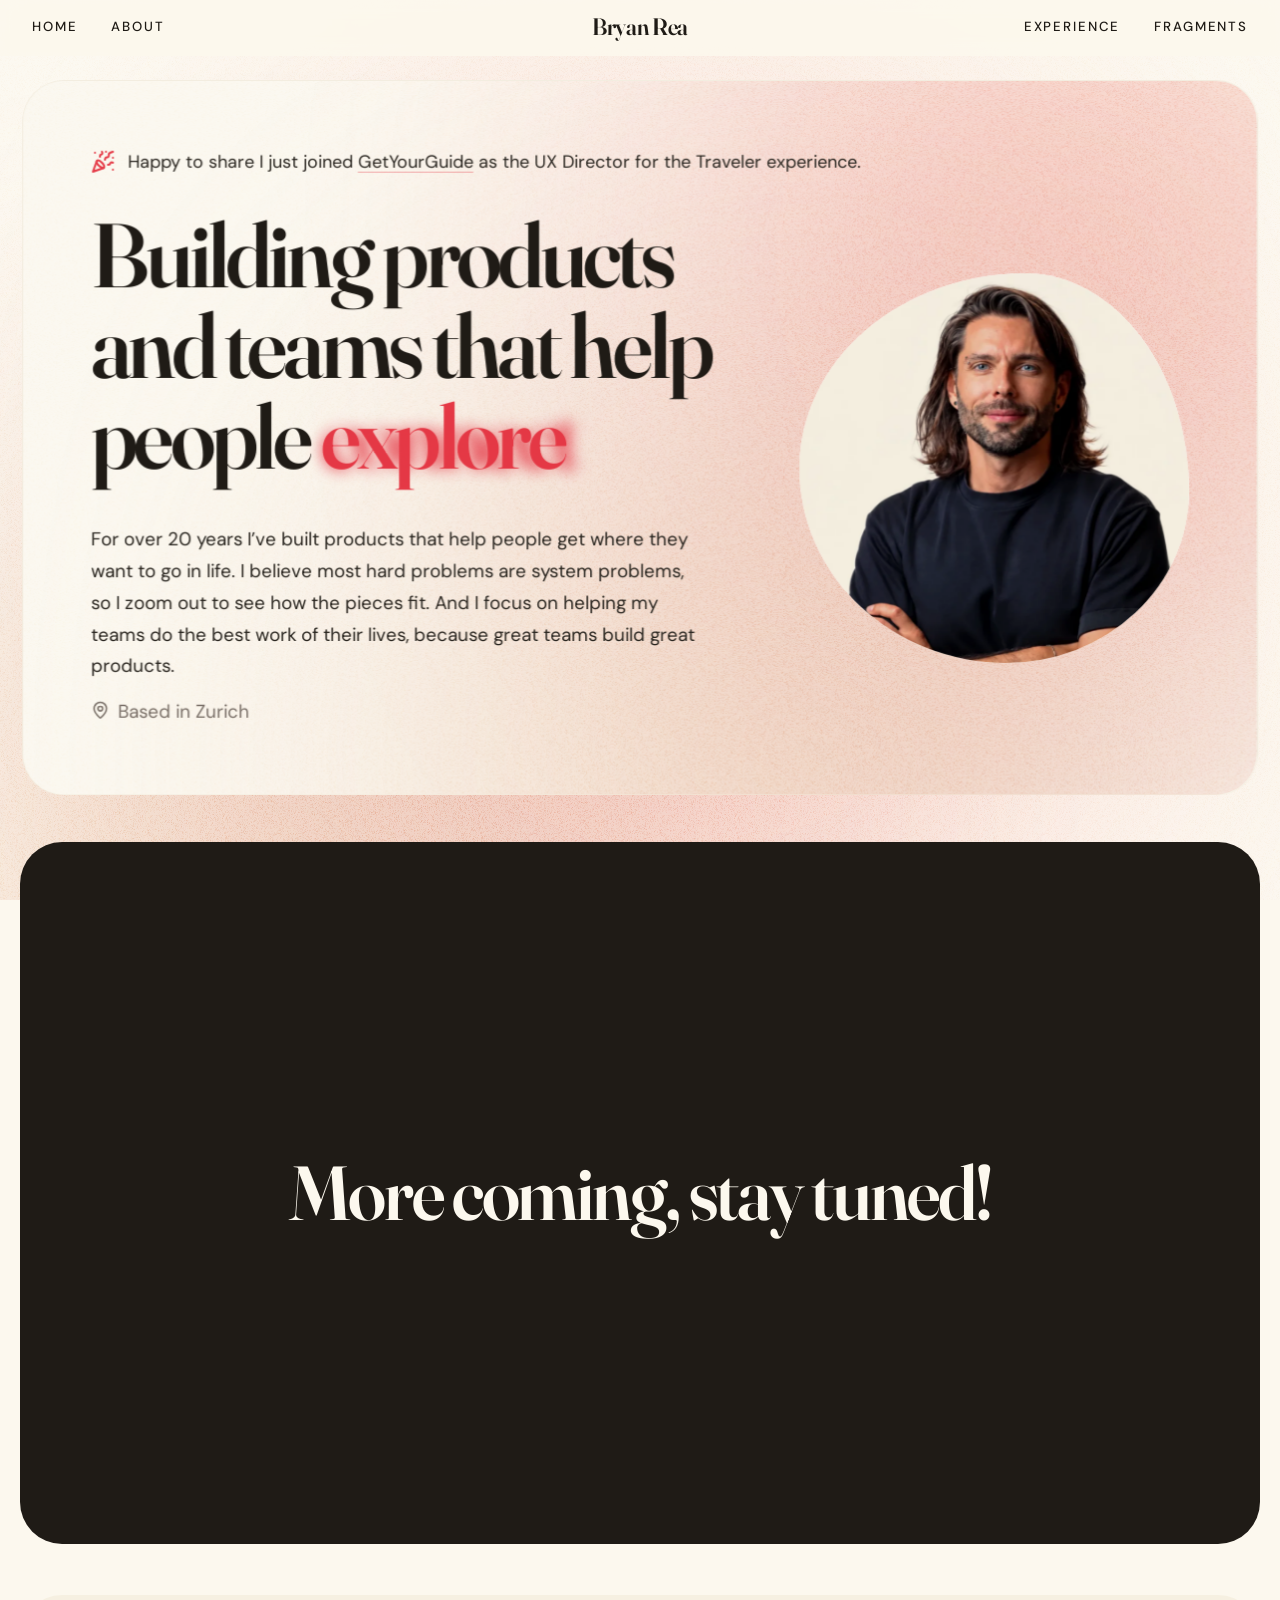
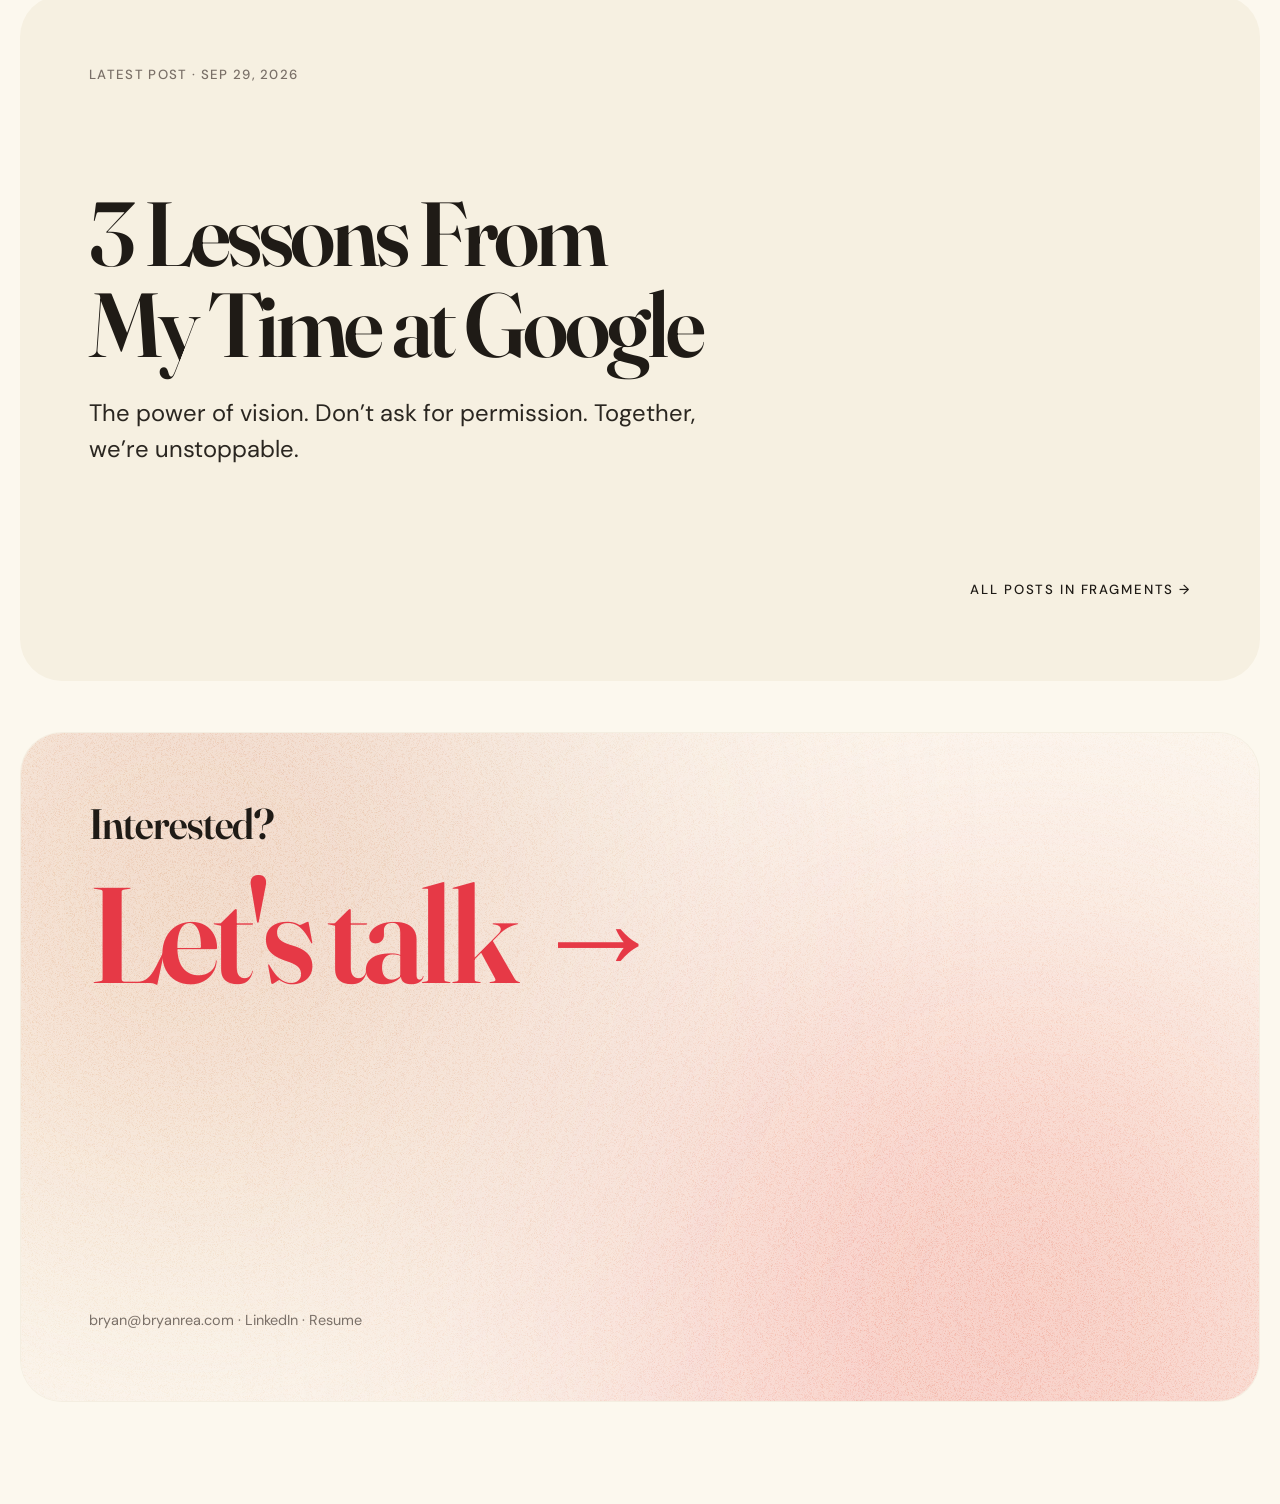
==== commit a993ed95: "Bump portfolio cache-bust hash to f3f1417 Co-Authored-By: Claude Opus 5.5 <noreply@anthropic.com>" ====
--- a/index.html
+++ b/index.html
@@ -21,8 +21,8 @@
       }
     </script>
     <link rel="stylesheet" href="reset.css" />
-    <link rel="stylesheet" href="shared/css/shared.css?v=800e458" />
-    <link rel="stylesheet" href="style.css?v=800e458" />
+    <link rel="stylesheet" href="shared/css/shared.css?v=f3f1417" />
+    <link rel="stylesheet" href="style.css?v=f3f1417" />
     <link rel="preconnect" href="https://fonts.googleapis.com" />
     <link rel="preconnect" href="https://fonts.gstatic.com" crossorigin />
     <link
@@ -133,7 +133,7 @@
             </div>
           </div>
           <div class="portrait">
-            <img src="img/headshot.webp?v=800e458" alt="Bryan Rea" width="880" height="880" decoding="async" />
+            <img src="img/headshot.webp?v=f3f1417" alt="Bryan Rea" width="880" height="880" decoding="async" />
           </div>
         </div>
       </section>
@@ -302,8 +302,8 @@
       </template>
     </main>
 
-    <script src="shared/js/main.js?v=800e458" defer></script>
-    <script src="js/stacked-cards.js?v=800e458" defer></script>
-    <script src="js/verb-cycle.js?v=800e458" defer></script>
+    <script src="shared/js/main.js?v=f3f1417" defer></script>
+    <script src="js/stacked-cards.js?v=f3f1417" defer></script>
+    <script src="js/verb-cycle.js?v=f3f1417" defer></script>
   </body>
 </html>
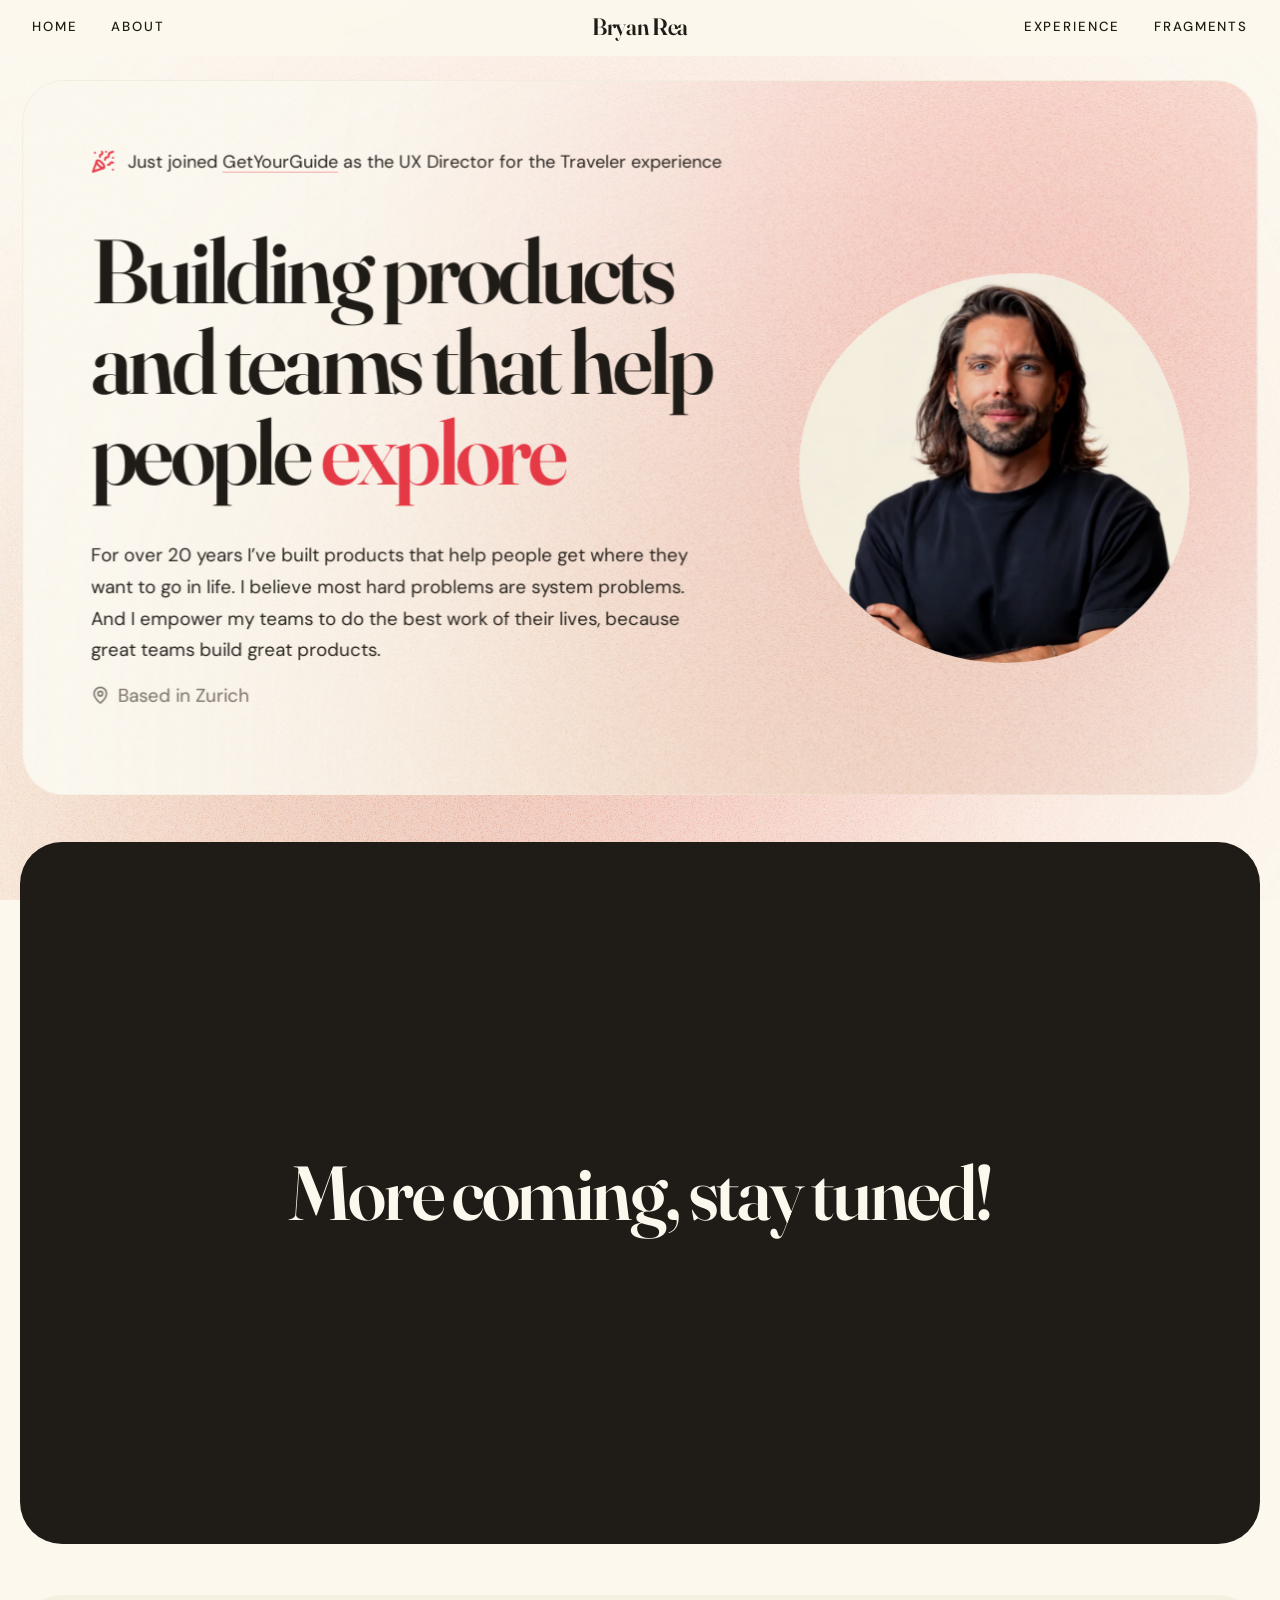
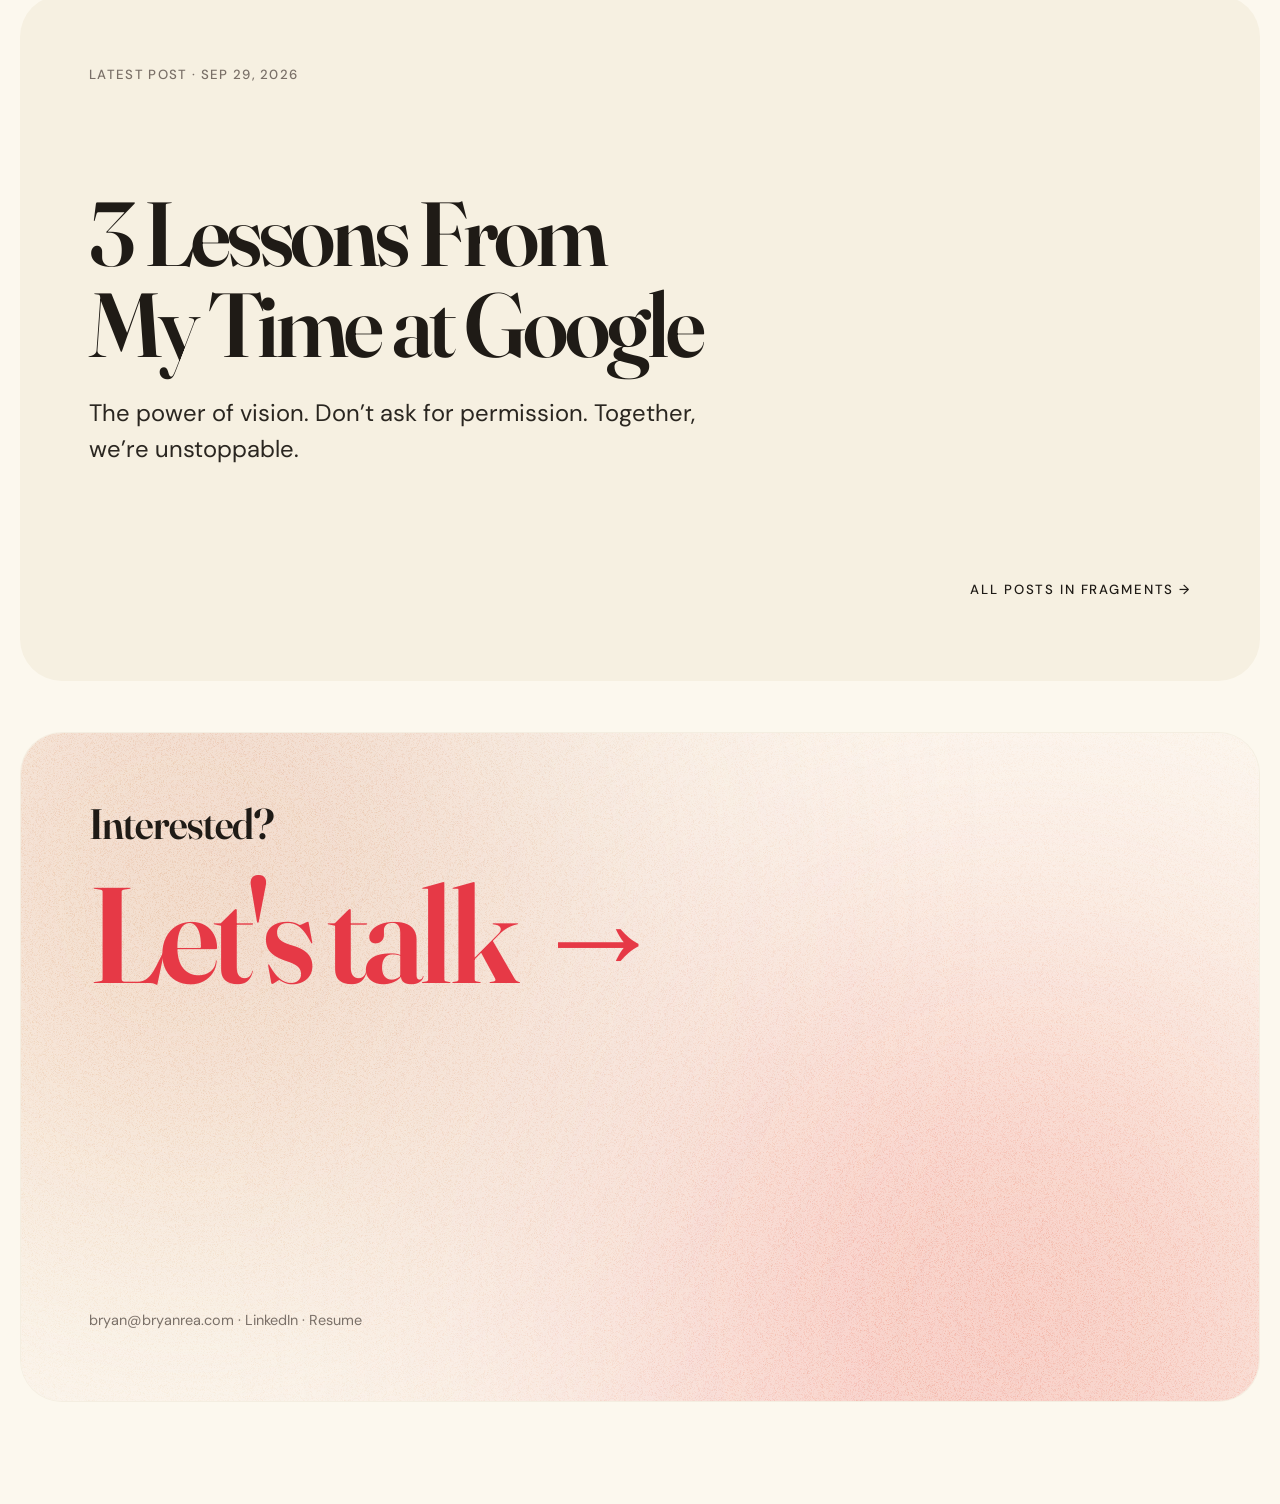
==== commit 7e4ce89c: "Tighten the intro copy and settle the GetYourGuide title Shorten the news callout ("Just joined GetY" ====
--- a/index.html
+++ b/index.html
@@ -87,9 +87,9 @@
             </svg>
           </span>
           <p>
-            Happy to share I just joined
+            Just joined
             <a href="https://www.getyourguide.com/">GetYourGuide</a> as the UX
-            Director for the Traveler experience.
+            Director for the Traveler experience
           </p>
         </div>
         <div class="intro-body">
@@ -118,9 +118,8 @@
               <p>
                 For over 20 years I’ve built products that help people get where
                 they want to go in life. I believe most hard problems are
-                system problems, so I zoom out to see how the pieces fit. And I
-                focus on helping my teams do the best work of their lives, because
-                great teams build great products.
+                system problems. And I empower my teams to do the best work of
+                their lives, because great teams build great products.
               </p>
               <p class="intro-location">
                 <!-- Lucide "map-pin" (lucide.dev/icons/map-pin, ISC) -->
@@ -155,7 +154,7 @@
             <li class="app">
               <div class="app-icon" aria-hidden="true">Gy</div>
               <span class="app-name">GetYourGuide</span>
-              <span class="app-role">Design Director</span>
+              <span class="app-role">UX Director</span>
             </li>
             <li class="app">
               <div class="app-icon" aria-hidden="true">Ys</div>
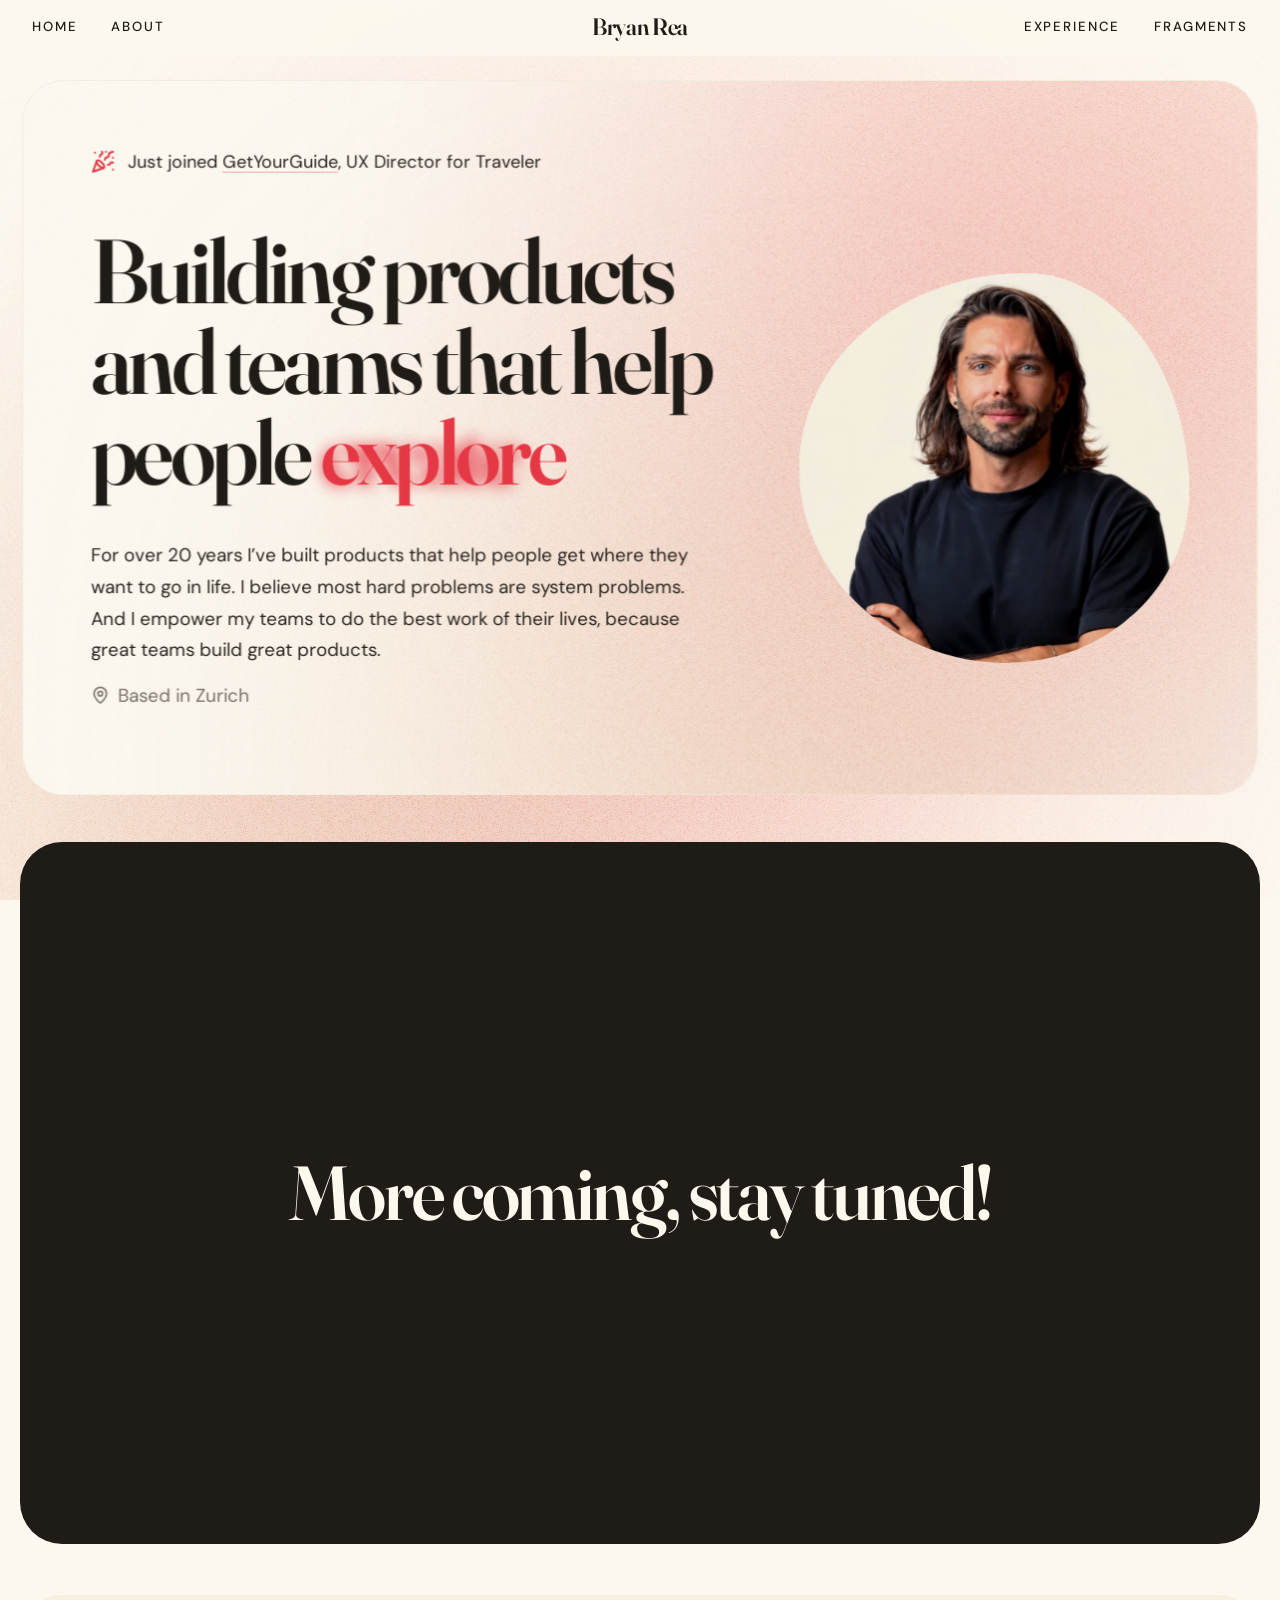
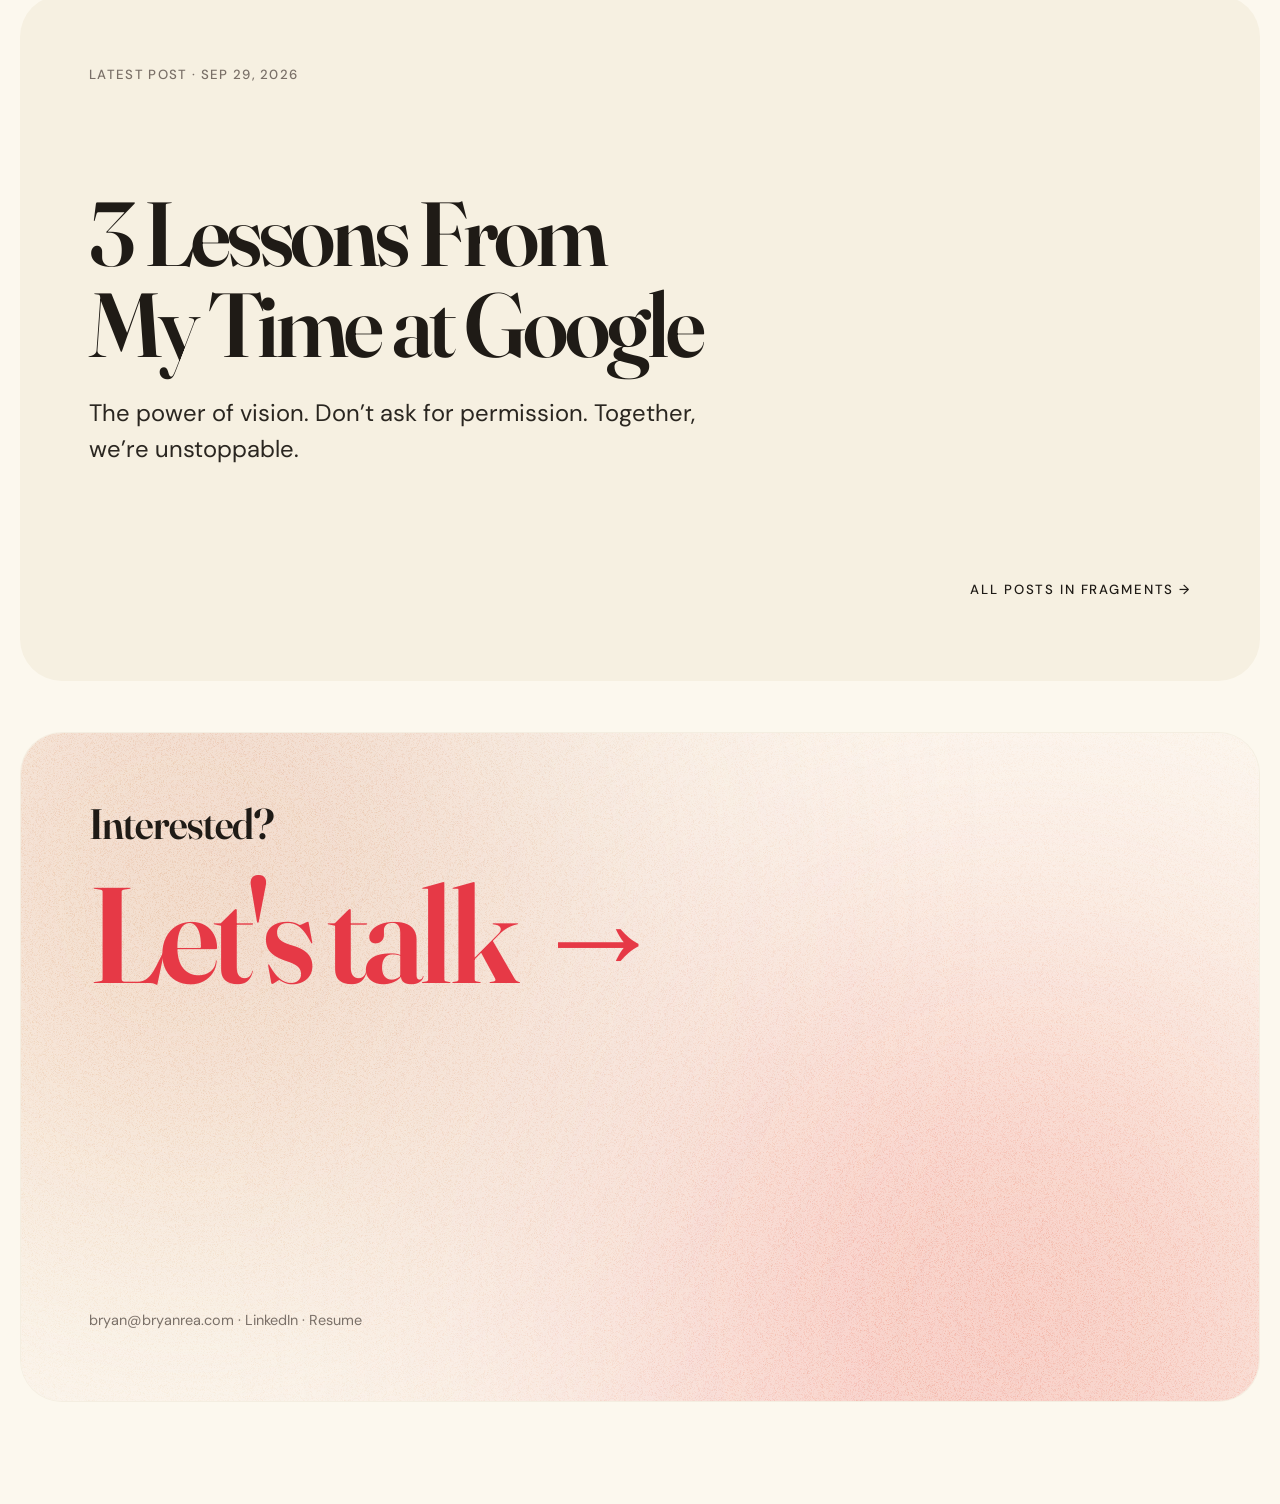
==== commit 1d3dec2a: "Shorten the GetYourGuide callout "Just joined GetYourGuide, UX Director for Traveler" — two lines in" ====
--- a/index.html
+++ b/index.html
@@ -88,8 +88,8 @@
           </span>
           <p>
             Just joined
-            <a href="https://www.getyourguide.com/">GetYourGuide</a> as the UX
-            Director for the Traveler experience
+            <a href="https://www.getyourguide.com/">GetYourGuide</a>, UX Director
+            for Traveler
           </p>
         </div>
         <div class="intro-body">
